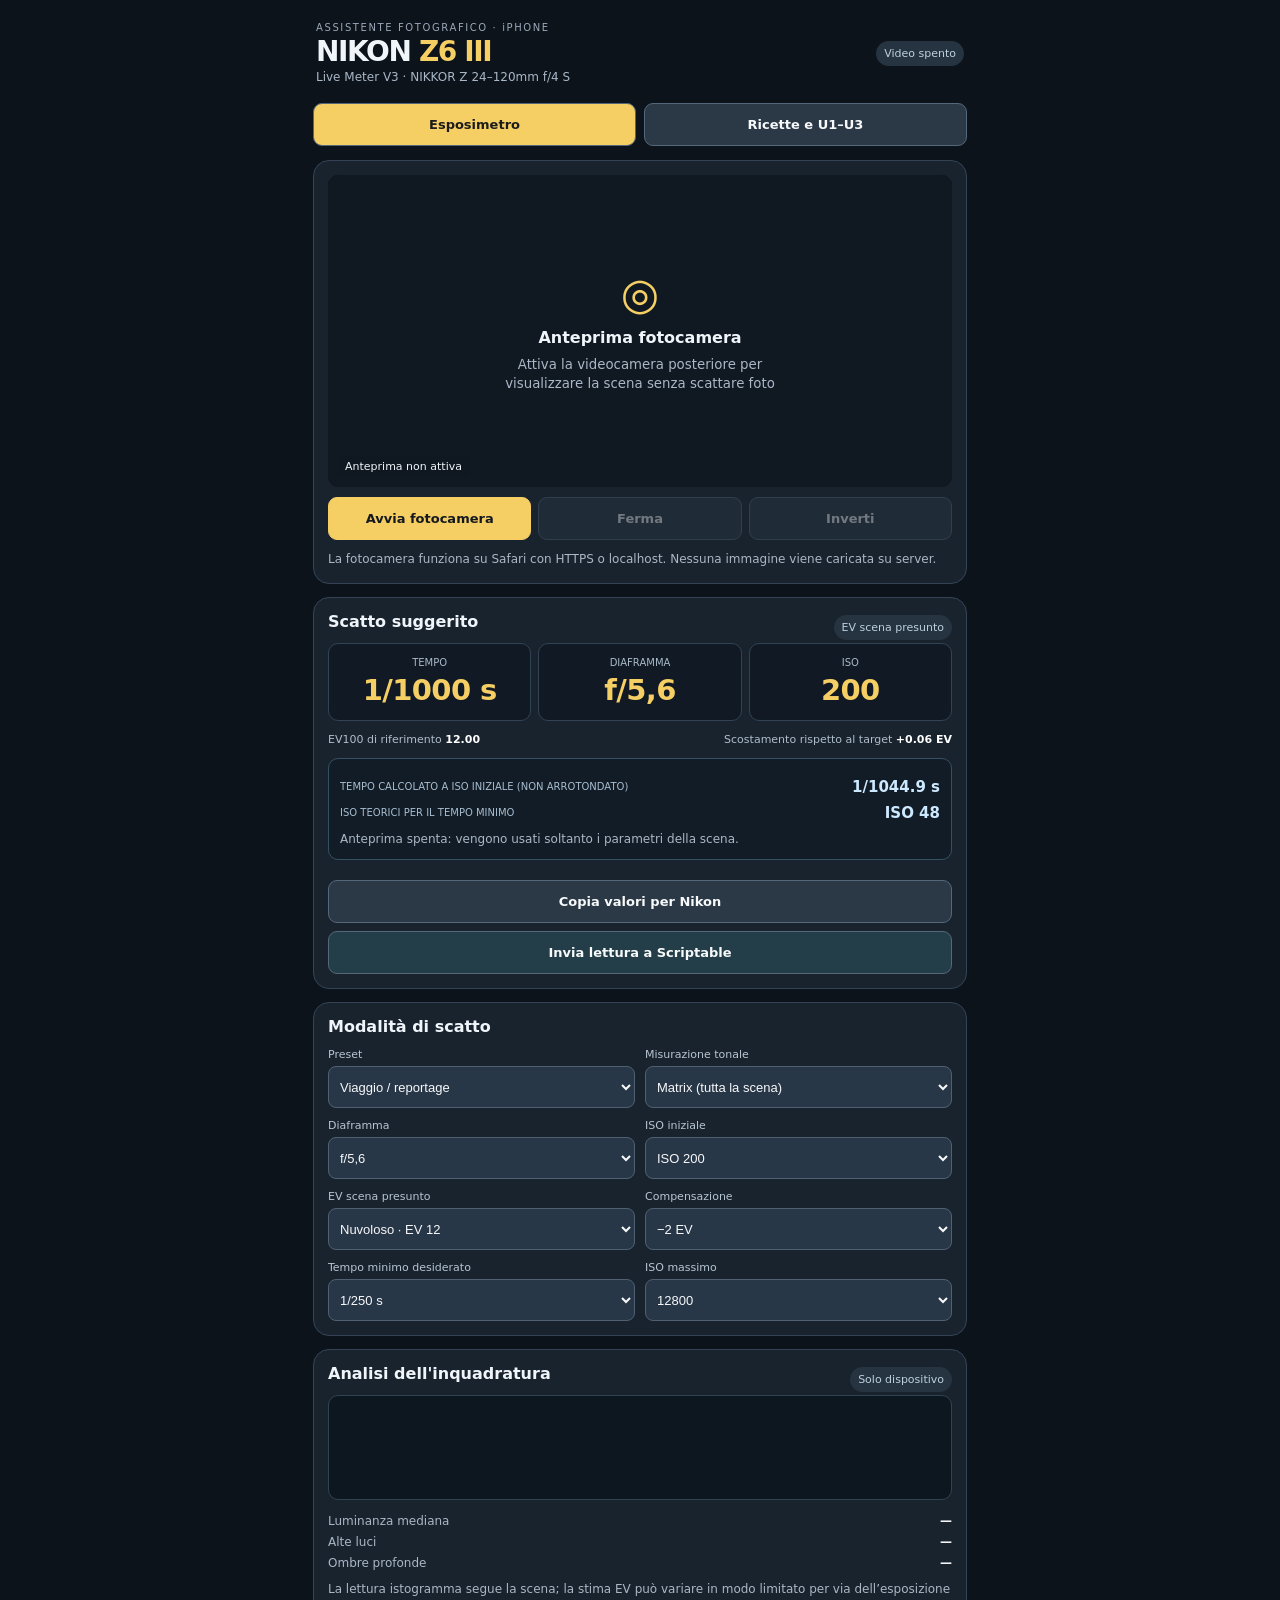
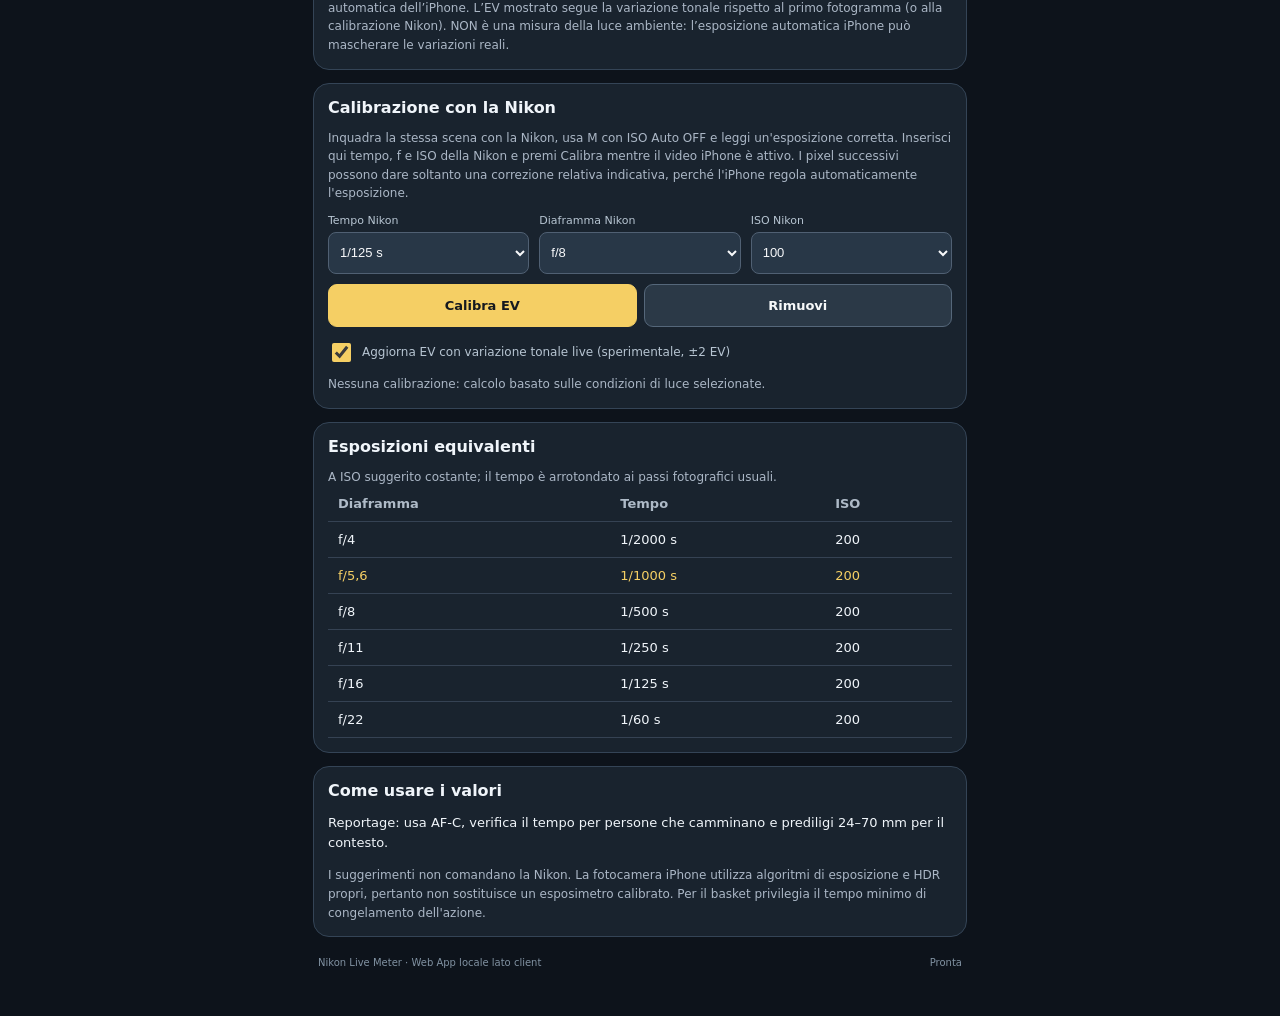
==== index.html @ f8c411b5 "Add files via upload V3" ====
<!doctype html>
<html lang="it">
<head>
<meta charset="utf-8">
<meta name="viewport" content="width=device-width, initial-scale=1, viewport-fit=cover">
<meta name="theme-color" content="#111923">
<meta name="apple-mobile-web-app-capable" content="yes">
<meta name="apple-mobile-web-app-status-bar-style" content="black-translucent">
<meta name="apple-mobile-web-app-title" content="Nikon Live">
<meta name="description" content="Assistente esposizione live per Nikon Z6 III, con istogramma, lettura tonale e calibrazione.">
<link rel="manifest" href="./manifest.webmanifest">
<link rel="apple-touch-icon" href="./icon.svg">
<link rel="stylesheet" href="./style.css">
<title>Nikon Z6 III · Live Meter</title>
</head>
<body>
<main>
<header class="header"><div><p class="overline">ASSISTENTE FOTOGRAFICO · iPHONE</p><h1>NIKON <span>Z6 III</span></h1><p class="sub">Live Meter V3 · NIKKOR Z 24–120mm f/4 S</p></div><span id="camera-pill" class="pill">Video spento</span></header>
<nav class="tabs" aria-label="Navigazione"><button id="tab-meter" class="selected" aria-pressed="true">Esposimetro</button><button id="tab-guide" aria-pressed="false">Ricette e U1–U3</button></nav>
<section id="view-meter">
<section class="card camera-card"><div class="camera-wrap"><video id="camera" autoplay playsinline muted></video><div class="camera-placeholder" id="camera-placeholder"><span class="camera-glyph">◎</span><strong>Anteprima fotocamera</strong><small>Attiva la videocamera posteriore per visualizzare la scena senza scattare foto</small></div><div id="roi" class="roi roi-matrix" aria-hidden="true"><span></span></div><div class="camera-label" id="camera-label">Anteprima non attiva</div></div>
<div class="buttons"><button id="start-camera" class="primary">Avvia fotocamera</button><button id="stop-camera" disabled>Ferma</button><button id="switch-camera" disabled title="Cambia fotocamera">Inverti</button></div><p id="camera-status" role="status" class="micro">La fotocamera funziona su Safari con HTTPS o localhost. Nessuna immagine viene caricata su server.</p></section>
<section class="card"><div class="section-heading"><h2>Scatto suggerito</h2><span id="confidence" class="tag">Stima da scena</span></div><div class="readout"><div><small>TEMPO</small><strong id="out-time">—</strong></div><div><small>DIAFRAMMA</small><strong id="out-aperture">—</strong></div><div><small>ISO</small><strong id="out-iso">—</strong></div></div><div class="metric-line"><span>EV100 di riferimento <b id="ev-value">—</b></span><span>Scostamento rispetto al target <b id="error-value">—</b></span></div><div class="live-detail" aria-live="polite"><div><small>TEMPO CALCOLATO A ISO INIZIALE (NON ARROTONDATO)</small><strong id="continuous-time">—</strong></div><div><small>ISO TEORICI PER IL TEMPO MINIMO</small><strong id="continuous-iso">—</strong></div><p id="live-explanation" class="micro">Avvia la videocamera per vedere gli aggiornamenti.</p></div><p class="alert" id="warnings"></p><button id="copy-settings" class="wide">Copia valori per Nikon</button><button id="send-scriptable" class="wide secondary">Invia lettura a Scriptable</button><small id="copy-feedback" class="micro"></small></section>
<section class="card"><h2>Modalità di scatto</h2><div class="two"><label>Preset<select id="preset"><option value="travel">Viaggio / reportage</option><option value="landscape">Paesaggio</option><option value="architecture">Architettura</option><option value="portrait">Ritratto</option><option value="basket">Basket indoor</option><option value="night">Notte con treppiede</option></select></label><label>Misurazione tonale<select id="metering"><option value="matrix">Matrix (tutta la scena)</option><option value="center">Ponderata centrale</option><option value="spot">Spot centrale</option></select></label></div><div class="two"><label>Diaframma<select id="aperture"></select></label><label>ISO iniziale<select id="iso"></select></label></div><div class="two"><label>EV scena presunto<select id="scene"><option value="15">Sole pieno · EV 15</option><option value="13">Ombra luminosa · EV 13</option><option value="12">Nuvoloso · EV 12</option><option value="10">Tramonto · EV 10</option><option value="9">Interno luminoso · EV 9</option><option value="7">Palestra · EV 7</option><option value="6">Interno poco illuminato · EV 6</option><option value="4">Strada notturna · EV 4</option><option value="2">Notte molto buia · EV 2</option></select></label><label>Compensazione<select id="comp"><option value="-2">−2 EV</option><option value="-1">−1 EV</option><option value="-0.6666667">−2/3 EV</option><option value="-0.3333333">−1/3 EV</option><option value="0">0 EV</option><option value="0.3333333">+1/3 EV</option><option value="0.6666667">+2/3 EV</option><option value="1">+1 EV</option><option value="2">+2 EV</option></select></label></div><div class="two"><label>Tempo minimo desiderato<select id="target"><option value="0">Nessun minimo</option><option value="125">1/125 s</option><option value="250">1/250 s</option><option value="500">1/500 s</option><option value="800">1/800 s</option><option value="1000">1/1000 s</option><option value="1600">1/1600 s</option></select></label><label>ISO massimo<select id="iso-max"></select></label></div></section>
<section class="card"><div class="section-heading"><h2>Analisi dell'inquadratura</h2><span class="tag">Solo dispositivo</span></div><canvas id="histogram" width="320" height="105" aria-label="Istogramma luminanza"></canvas><div class="stats"><span>Luminanza mediana <b id="median">—</b></span><span>Alte luci <b id="highlights">—</b></span><span>Ombre profonde <b id="shadows">—</b></span></div><p class="micro" id="analysis-description">La lettura istogramma segue la scena; la stima EV può variare in modo limitato per via dell’esposizione automatica dell’iPhone. L’EV mostrato segue la variazione tonale rispetto al primo fotogramma (o alla calibrazione Nikon). NON è una misura della luce ambiente: l’esposizione automatica iPhone può mascherare le variazioni reali.</p></section>
<section class="card"><h2>Calibrazione con la Nikon</h2><p class="micro">Inquadra la stessa scena con la Nikon, usa M con ISO Auto OFF e leggi un'esposizione corretta. Inserisci qui tempo, f e ISO della Nikon e premi Calibra mentre il video iPhone è attivo. I pixel successivi possono dare soltanto una correzione relativa indicativa, perché l'iPhone regola automaticamente l'esposizione.</p><div class="three"><label>Tempo Nikon<select id="cal-time"></select></label><label>Diaframma Nikon<select id="cal-f"></select></label><label>ISO Nikon<select id="cal-iso"></select></label></div><div class="buttons"><button id="calibrate" class="primary">Calibra EV</button><button id="reset-calibration">Rimuovi</button></div><label class="toggle"><input type="checkbox" id="tone-correction"> Aggiorna EV con variazione tonale live (sperimentale, ±2 EV)</label><p id="calibration-status" class="micro">Nessuna calibrazione: calcolo basato sulle condizioni di luce selezionate.</p></section>
<section class="card"><h2>Esposizioni equivalenti</h2><p class="micro">A ISO suggerito costante; il tempo è arrotondato ai passi fotografici usuali.</p><table><thead><tr><th>Diaframma</th><th>Tempo</th><th>ISO</th></tr></thead><tbody id="equivalents"></tbody></table></section>
<section class="card"><h2>Come usare i valori</h2><p id="advice">Seleziona un preset. Sulla Z6 III confronta la stima con l'esposimetro matrix e controlla l'istogramma dello scatto.</p><p class="micro">I suggerimenti non comandano la Nikon. La fotocamera iPhone utilizza algoritmi di esposizione e HDR propri, pertanto non sostituisce un esposimetro calibrato. Per il basket privilegia il tempo minimo di congelamento dell'azione.</p></section>
</section>
<section id="view-guide" hidden><div class="card"><h2>Guida fotografica originale</h2><p class="micro">Qui trovi ricette, tecniche e profili U1/U2/U3 provenienti dal tuo script originale. I dati personalizzati vengono conservati nel browser dove consentito; i precedenti preferiti di Scriptable non vengono importati automaticamente.</p><a class="link-button" href="./guida.html" target="_blank" rel="noopener">Apri la guida completa</a></div></section>
<footer><span>Nikon Live Meter · Web App locale lato client</span><span id="connection">Pronta</span></footer>
</main>
<script src="./app.js" defer></script>
</body>
</html>
---- style.css ----
:root{font-family:-apple-system,BlinkMacSystemFont,"Segoe UI",system-ui,sans-serif;color:#f0f5fa;background:#0d131b;color-scheme:dark}*{box-sizing:border-box}body{margin:0;padding:env(safe-area-inset-top) 0 env(safe-area-inset-bottom)}main{max-width:680px;margin:auto;padding:18px 13px 28px}.header{display:flex;align-items:center;justify-content:space-between;gap:12px;margin:4px 3px 19px}h1{font-size:28px;letter-spacing:-1.4px;margin:2px 0}h1 span{color:#f5cf64}.overline{font-size:10px;letter-spacing:1.6px;color:#9ba8b8;margin:0}.sub{font-size:12px;color:#a9b7c6;margin:0}.pill,.tag{padding:6px 8px;border-radius:99px;background:#263340;color:#bed0df;font-size:11px;white-space:nowrap}.pill.active{background:#214d40;color:#90f2c2}.tabs{display:flex;gap:8px;margin-bottom:14px}.tabs button{flex:1}.tabs .selected{background:#f5cf64;color:#1c1c1c}.card{background:#19232e;border:1px solid #344456;border-radius:16px;padding:14px;margin-bottom:13px;overflow:hidden}h2{font-size:16px;margin:0 0 12px}.section-heading{display:flex;justify-content:space-between;align-items:center;gap:6px}.section-heading h2{margin:0 0 12px}button,.link-button{appearance:none;cursor:pointer;border:1px solid #55677a;background:#2b3947;color:#f7f9fa;padding:11px 10px;border-radius:9px;min-height:43px;font:inherit;font-weight:650;font-size:13px;text-align:center}button:disabled{opacity:.4;cursor:not-allowed}button.primary,.link-button{background:#f5cf64;color:#15191f;border-color:#f5cf64}.link-button{display:block;text-decoration:none}.buttons{display:flex;gap:7px;margin-top:10px}.buttons>*{flex:1}.camera-wrap{position:relative;min-height:210px;background:#080b10;border-radius:11px;overflow:hidden;display:flex;align-items:center;justify-content:center}.camera-wrap video{display:block;width:100%;max-height:360px;min-height:210px;object-fit:contain}.camera-placeholder{position:absolute;inset:0;display:flex;align-items:center;justify-content:center;flex-direction:column;text-align:center;gap:9px;padding:25px;background:#101821}.camera-placeholder small{max-width:280px;color:#aab7c7;line-height:1.4}.camera-glyph{font-size:44px;color:#f5cf64}.camera-label{position:absolute;bottom:9px;left:9px;padding:5px 8px;font-size:11px;border-radius:6px;background:#101820b8}.roi{position:absolute;pointer-events:none;display:none;left:50%;top:50%;transform:translate(-50%,-50%);border:2px solid #f5cf64;box-shadow:0 0 0 100vmax #00000006}.roi-center{display:block;width:48%;height:48%}.roi-spot{display:block;width:13%;aspect-ratio:1;border-radius:50%}.roi-matrix{display:none}.micro{color:#abb7c6;font-size:12px;line-height:1.55;margin:10px 0 0}.readout{display:grid;grid-template-columns:repeat(3,minmax(0,1fr));gap:7px}.readout>div{background:#101924;border:1px solid #314354;border-radius:10px;padding:13px 4px;text-align:center}.readout small{font-size:10px;color:#a9bac8;display:block}.readout strong{font-size:clamp(19px,6vw,29px);color:#f5cf64;display:block;margin-top:5px;letter-spacing:-.6px}.metric-line{display:flex;justify-content:space-between;gap:10px;flex-wrap:wrap;font-size:11px;color:#afbdcb;margin:12px 0}.metric-line b{color:white}.alert{color:#f8c38a;font-size:12px;line-height:1.5;min-height:0}.wide{width:100%;margin-top:8px}.secondary{background:#233e48}.two,.three{display:grid;gap:10px;margin-top:11px}.two{grid-template-columns:repeat(2,minmax(0,1fr))}.three{grid-template-columns:repeat(3,minmax(0,1fr))}label{display:block;font-size:11px;color:#b7c5d2}select{margin-top:5px;padding:11px 7px;font-size:13px;min-height:42px;border-radius:8px;color:#f7f8fa;background:#283747;border:1px solid #506073;width:100%;max-width:100%}#histogram{width:100%;height:105px;background:#0c1720;border:1px solid #304352;border-radius:10px}.stats{display:grid;gap:7px;margin-top:10px}.stats span{display:flex;justify-content:space-between;font-size:12px;color:#aab7c6}.stats b{color:#f4f6f9}.toggle{display:flex;align-items:center;gap:8px;margin-top:13px;line-height:1.35;font-size:12px}.toggle input{width:19px;height:19px;accent-color:#f5cf64;flex:none}table{width:100%;border-collapse:collapse;font-size:13px}th,td{text-align:left;padding:10px;border-bottom:1px solid #354253}th{color:#aebac7}tr.current{color:#f5cf64}#advice{line-height:1.55;font-size:13px}footer{display:flex;justify-content:space-between;gap:8px;color:#8192a2;font-size:10px;margin:20px 5px}@media(max-width:370px){.header h1{font-size:24px}.three select{font-size:11px;padding:7px 3px}.buttons button{font-size:11px;padding:8px 3px}}[hidden]{display:none!important}

.live-detail{background:#111c26;border:1px solid #365063;padding:11px;border-radius:10px;margin:12px 0}.live-detail>div{display:flex;align-items:center;justify-content:space-between;gap:8px;margin:8px 0}.live-detail small{font-size:10px;color:#a8bdd0;max-width:65%}.live-detail strong{color:#cde9ff;font-size:15px;text-align:right}.live-detail .micro{margin:7px 0 0}
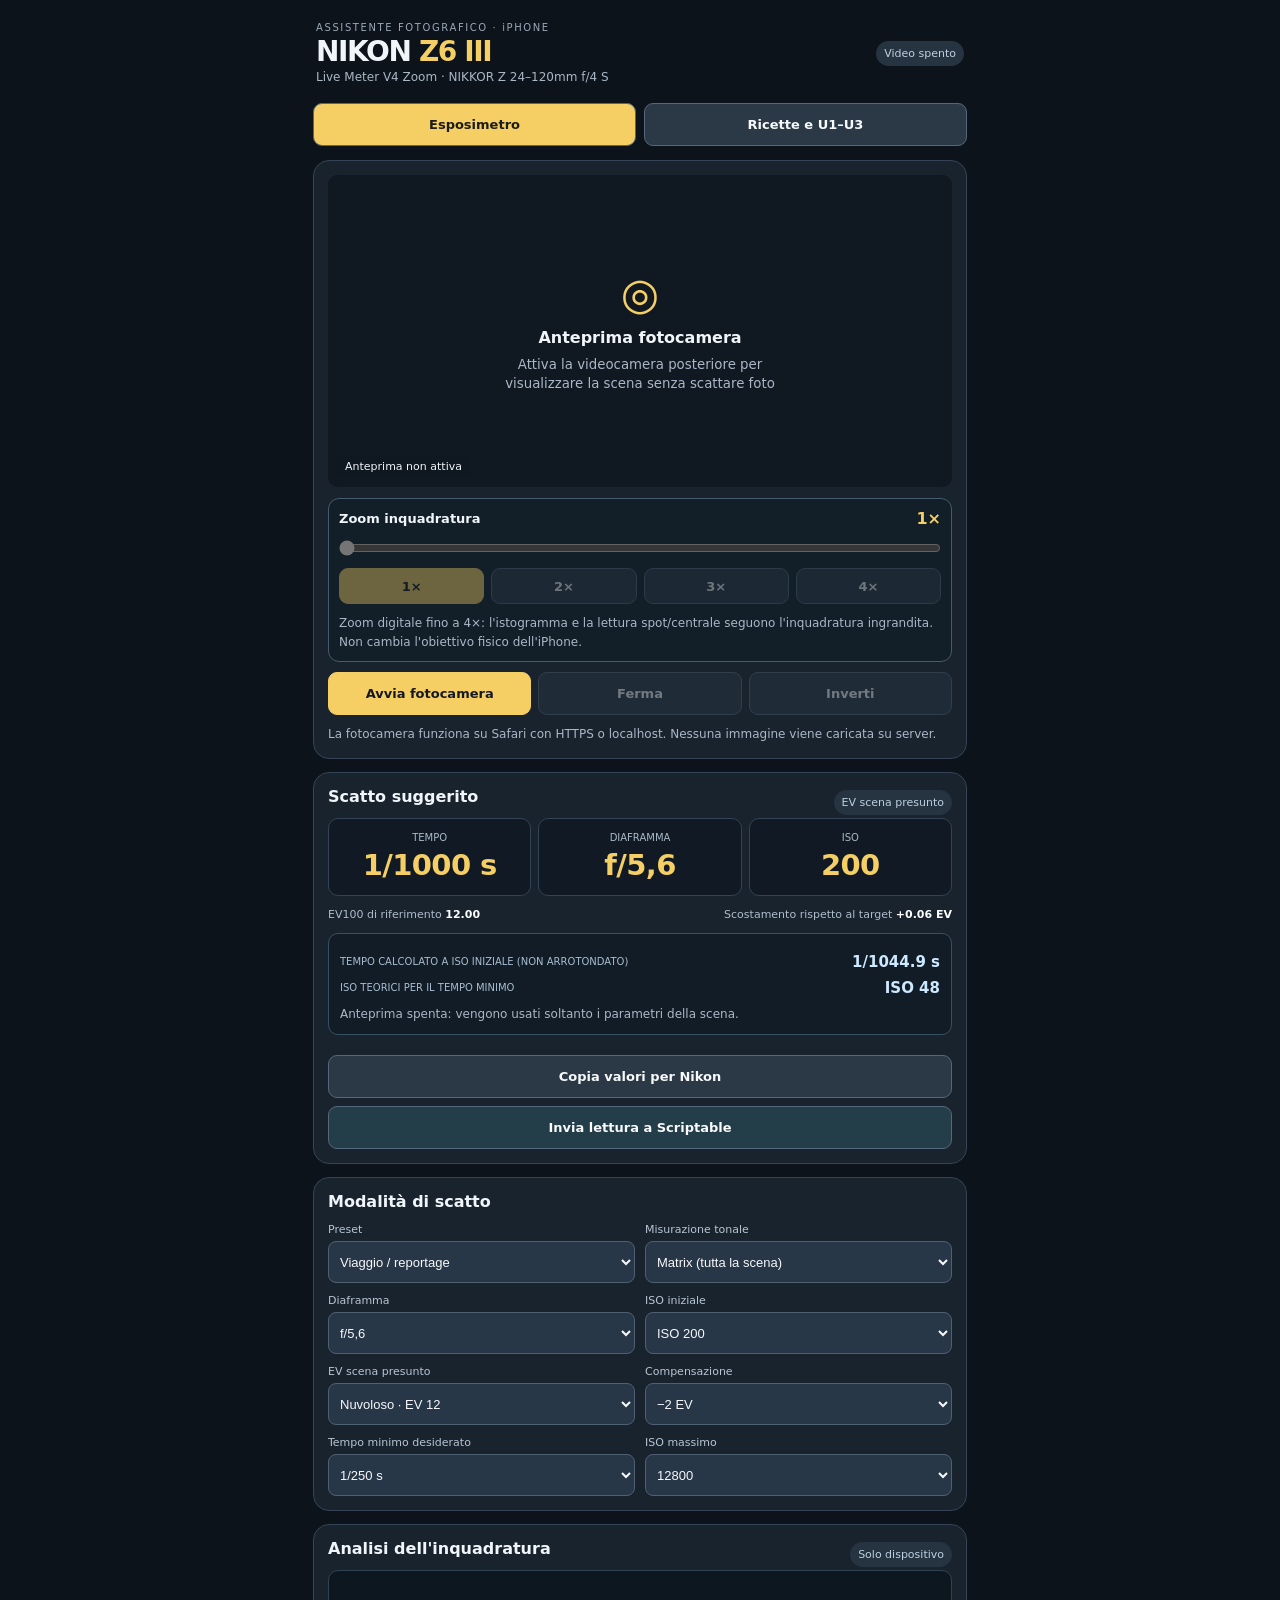
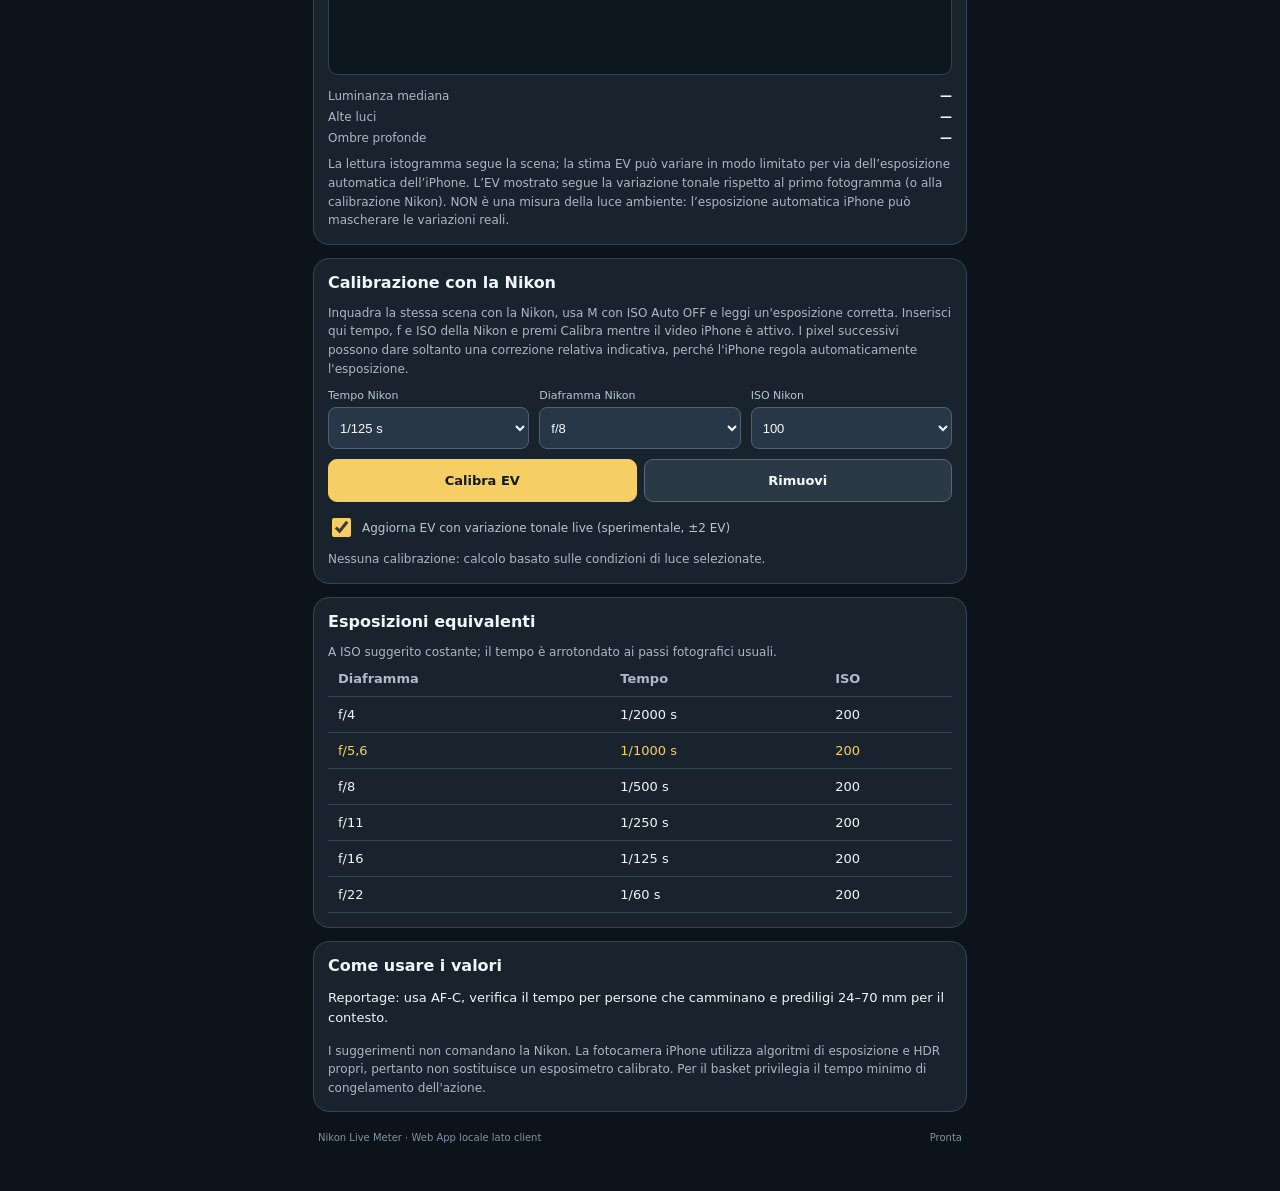
==== commit 749cadbd: "Add files via upload V4" ====
--- a/index.html
+++ b/index.html
@@ -15,10 +15,16 @@
 </head>
 <body>
 <main>
-<header class="header"><div><p class="overline">ASSISTENTE FOTOGRAFICO · iPHONE</p><h1>NIKON <span>Z6 III</span></h1><p class="sub">Live Meter V3 · NIKKOR Z 24–120mm f/4 S</p></div><span id="camera-pill" class="pill">Video spento</span></header>
+<header class="header"><div><p class="overline">ASSISTENTE FOTOGRAFICO · iPHONE</p><h1>NIKON <span>Z6 III</span></h1><p class="sub">Live Meter V4 Zoom · NIKKOR Z 24–120mm f/4 S</p></div><span id="camera-pill" class="pill">Video spento</span></header>
 <nav class="tabs" aria-label="Navigazione"><button id="tab-meter" class="selected" aria-pressed="true">Esposimetro</button><button id="tab-guide" aria-pressed="false">Ricette e U1–U3</button></nav>
 <section id="view-meter">
 <section class="card camera-card"><div class="camera-wrap"><video id="camera" autoplay playsinline muted></video><div class="camera-placeholder" id="camera-placeholder"><span class="camera-glyph">◎</span><strong>Anteprima fotocamera</strong><small>Attiva la videocamera posteriore per visualizzare la scena senza scattare foto</small></div><div id="roi" class="roi roi-matrix" aria-hidden="true"><span></span></div><div class="camera-label" id="camera-label">Anteprima non attiva</div></div>
+<div class="zoom-panel" aria-label="Zoom fotocamera">
+  <div class="zoom-head"><strong>Zoom inquadratura</strong><output id="zoom-value" for="zoom-range">1,0×</output></div>
+  <input id="zoom-range" type="range" min="1" max="4" step="0.1" value="1" disabled aria-label="Livello di zoom">
+  <div class="zoom-presets"><button type="button" data-zoom="1" disabled>1×</button><button type="button" data-zoom="2" disabled>2×</button><button type="button" data-zoom="3" disabled>3×</button><button type="button" data-zoom="4" disabled>4×</button></div>
+  <p class="micro">Zoom digitale fino a 4×: l'istogramma e la lettura spot/centrale seguono l'inquadratura ingrandita. Non cambia l'obiettivo fisico dell'iPhone.</p>
+</div>
 <div class="buttons"><button id="start-camera" class="primary">Avvia fotocamera</button><button id="stop-camera" disabled>Ferma</button><button id="switch-camera" disabled title="Cambia fotocamera">Inverti</button></div><p id="camera-status" role="status" class="micro">La fotocamera funziona su Safari con HTTPS o localhost. Nessuna immagine viene caricata su server.</p></section>
 <section class="card"><div class="section-heading"><h2>Scatto suggerito</h2><span id="confidence" class="tag">Stima da scena</span></div><div class="readout"><div><small>TEMPO</small><strong id="out-time">—</strong></div><div><small>DIAFRAMMA</small><strong id="out-aperture">—</strong></div><div><small>ISO</small><strong id="out-iso">—</strong></div></div><div class="metric-line"><span>EV100 di riferimento <b id="ev-value">—</b></span><span>Scostamento rispetto al target <b id="error-value">—</b></span></div><div class="live-detail" aria-live="polite"><div><small>TEMPO CALCOLATO A ISO INIZIALE (NON ARROTONDATO)</small><strong id="continuous-time">—</strong></div><div><small>ISO TEORICI PER IL TEMPO MINIMO</small><strong id="continuous-iso">—</strong></div><p id="live-explanation" class="micro">Avvia la videocamera per vedere gli aggiornamenti.</p></div><p class="alert" id="warnings"></p><button id="copy-settings" class="wide">Copia valori per Nikon</button><button id="send-scriptable" class="wide secondary">Invia lettura a Scriptable</button><small id="copy-feedback" class="micro"></small></section>
 <section class="card"><h2>Modalità di scatto</h2><div class="two"><label>Preset<select id="preset"><option value="travel">Viaggio / reportage</option><option value="landscape">Paesaggio</option><option value="architecture">Architettura</option><option value="portrait">Ritratto</option><option value="basket">Basket indoor</option><option value="night">Notte con treppiede</option></select></label><label>Misurazione tonale<select id="metering"><option value="matrix">Matrix (tutta la scena)</option><option value="center">Ponderata centrale</option><option value="spot">Spot centrale</option></select></label></div><div class="two"><label>Diaframma<select id="aperture"></select></label><label>ISO iniziale<select id="iso"></select></label></div><div class="two"><label>EV scena presunto<select id="scene"><option value="15">Sole pieno · EV 15</option><option value="13">Ombra luminosa · EV 13</option><option value="12">Nuvoloso · EV 12</option><option value="10">Tramonto · EV 10</option><option value="9">Interno luminoso · EV 9</option><option value="7">Palestra · EV 7</option><option value="6">Interno poco illuminato · EV 6</option><option value="4">Strada notturna · EV 4</option><option value="2">Notte molto buia · EV 2</option></select></label><label>Compensazione<select id="comp"><option value="-2">−2 EV</option><option value="-1">−1 EV</option><option value="-0.6666667">−2/3 EV</option><option value="-0.3333333">−1/3 EV</option><option value="0">0 EV</option><option value="0.3333333">+1/3 EV</option><option value="0.6666667">+2/3 EV</option><option value="1">+1 EV</option><option value="2">+2 EV</option></select></label></div><div class="two"><label>Tempo minimo desiderato<select id="target"><option value="0">Nessun minimo</option><option value="125">1/125 s</option><option value="250">1/250 s</option><option value="500">1/500 s</option><option value="800">1/800 s</option><option value="1000">1/1000 s</option><option value="1600">1/1600 s</option></select></label><label>ISO massimo<select id="iso-max"></select></label></div></section>
--- a/style.css
+++ b/style.css
@@ -1,3 +1,13 @@
 :root{font-family:-apple-system,BlinkMacSystemFont,"Segoe UI",system-ui,sans-serif;color:#f0f5fa;background:#0d131b;color-scheme:dark}*{box-sizing:border-box}body{margin:0;padding:env(safe-area-inset-top) 0 env(safe-area-inset-bottom)}main{max-width:680px;margin:auto;padding:18px 13px 28px}.header{display:flex;align-items:center;justify-content:space-between;gap:12px;margin:4px 3px 19px}h1{font-size:28px;letter-spacing:-1.4px;margin:2px 0}h1 span{color:#f5cf64}.overline{font-size:10px;letter-spacing:1.6px;color:#9ba8b8;margin:0}.sub{font-size:12px;color:#a9b7c6;margin:0}.pill,.tag{padding:6px 8px;border-radius:99px;background:#263340;color:#bed0df;font-size:11px;white-space:nowrap}.pill.active{background:#214d40;color:#90f2c2}.tabs{display:flex;gap:8px;margin-bottom:14px}.tabs button{flex:1}.tabs .selected{background:#f5cf64;color:#1c1c1c}.card{background:#19232e;border:1px solid #344456;border-radius:16px;padding:14px;margin-bottom:13px;overflow:hidden}h2{font-size:16px;margin:0 0 12px}.section-heading{display:flex;justify-content:space-between;align-items:center;gap:6px}.section-heading h2{margin:0 0 12px}button,.link-button{appearance:none;cursor:pointer;border:1px solid #55677a;background:#2b3947;color:#f7f9fa;padding:11px 10px;border-radius:9px;min-height:43px;font:inherit;font-weight:650;font-size:13px;text-align:center}button:disabled{opacity:.4;cursor:not-allowed}button.primary,.link-button{background:#f5cf64;color:#15191f;border-color:#f5cf64}.link-button{display:block;text-decoration:none}.buttons{display:flex;gap:7px;margin-top:10px}.buttons>*{flex:1}.camera-wrap{position:relative;min-height:210px;background:#080b10;border-radius:11px;overflow:hidden;display:flex;align-items:center;justify-content:center}.camera-wrap video{display:block;width:100%;max-height:360px;min-height:210px;object-fit:contain}.camera-placeholder{position:absolute;inset:0;display:flex;align-items:center;justify-content:center;flex-direction:column;text-align:center;gap:9px;padding:25px;background:#101821}.camera-placeholder small{max-width:280px;color:#aab7c7;line-height:1.4}.camera-glyph{font-size:44px;color:#f5cf64}.camera-label{position:absolute;bottom:9px;left:9px;padding:5px 8px;font-size:11px;border-radius:6px;background:#101820b8}.roi{position:absolute;pointer-events:none;display:none;left:50%;top:50%;transform:translate(-50%,-50%);border:2px solid #f5cf64;box-shadow:0 0 0 100vmax #00000006}.roi-center{display:block;width:48%;height:48%}.roi-spot{display:block;width:13%;aspect-ratio:1;border-radius:50%}.roi-matrix{display:none}.micro{color:#abb7c6;font-size:12px;line-height:1.55;margin:10px 0 0}.readout{display:grid;grid-template-columns:repeat(3,minmax(0,1fr));gap:7px}.readout>div{background:#101924;border:1px solid #314354;border-radius:10px;padding:13px 4px;text-align:center}.readout small{font-size:10px;color:#a9bac8;display:block}.readout strong{font-size:clamp(19px,6vw,29px);color:#f5cf64;display:block;margin-top:5px;letter-spacing:-.6px}.metric-line{display:flex;justify-content:space-between;gap:10px;flex-wrap:wrap;font-size:11px;color:#afbdcb;margin:12px 0}.metric-line b{color:white}.alert{color:#f8c38a;font-size:12px;line-height:1.5;min-height:0}.wide{width:100%;margin-top:8px}.secondary{background:#233e48}.two,.three{display:grid;gap:10px;margin-top:11px}.two{grid-template-columns:repeat(2,minmax(0,1fr))}.three{grid-template-columns:repeat(3,minmax(0,1fr))}label{display:block;font-size:11px;color:#b7c5d2}select{margin-top:5px;padding:11px 7px;font-size:13px;min-height:42px;border-radius:8px;color:#f7f8fa;background:#283747;border:1px solid #506073;width:100%;max-width:100%}#histogram{width:100%;height:105px;background:#0c1720;border:1px solid #304352;border-radius:10px}.stats{display:grid;gap:7px;margin-top:10px}.stats span{display:flex;justify-content:space-between;font-size:12px;color:#aab7c6}.stats b{color:#f4f6f9}.toggle{display:flex;align-items:center;gap:8px;margin-top:13px;line-height:1.35;font-size:12px}.toggle input{width:19px;height:19px;accent-color:#f5cf64;flex:none}table{width:100%;border-collapse:collapse;font-size:13px}th,td{text-align:left;padding:10px;border-bottom:1px solid #354253}th{color:#aebac7}tr.current{color:#f5cf64}#advice{line-height:1.55;font-size:13px}footer{display:flex;justify-content:space-between;gap:8px;color:#8192a2;font-size:10px;margin:20px 5px}@media(max-width:370px){.header h1{font-size:24px}.three select{font-size:11px;padding:7px 3px}.buttons button{font-size:11px;padding:8px 3px}}[hidden]{display:none!important}
 
 .live-detail{background:#111c26;border:1px solid #365063;padding:11px;border-radius:10px;margin:12px 0}.live-detail>div{display:flex;align-items:center;justify-content:space-between;gap:8px;margin:8px 0}.live-detail small{font-size:10px;color:#a8bdd0;max-width:65%}.live-detail strong{color:#cde9ff;font-size:15px;text-align:right}.live-detail .micro{margin:7px 0 0}
+
+/* Zoom digitale sincronizzato tra anteprima e istogramma */
+.camera-wrap video{transform-origin:center center;transition:transform .12s ease-out}
+.zoom-panel{margin-top:11px;padding:10px;border:1px solid #455b6b;background:#121e28;border-radius:11px}
+.zoom-head{display:flex;justify-content:space-between;align-items:center;font-size:13px}
+.zoom-head output{color:#f5cf64;font-weight:800;font-variant-numeric:tabular-nums;font-size:16px}
+#zoom-range{display:block;width:100%;accent-color:#f5cf64;margin:12px 0;touch-action:pan-y}
+.zoom-presets{display:grid;grid-template-columns:repeat(4,1fr);gap:7px}
+.zoom-presets button{padding:8px 5px;min-height:36px}
+.zoom-presets button.selected{background:#f5cf64;color:#141820;border-color:#f5cf64}
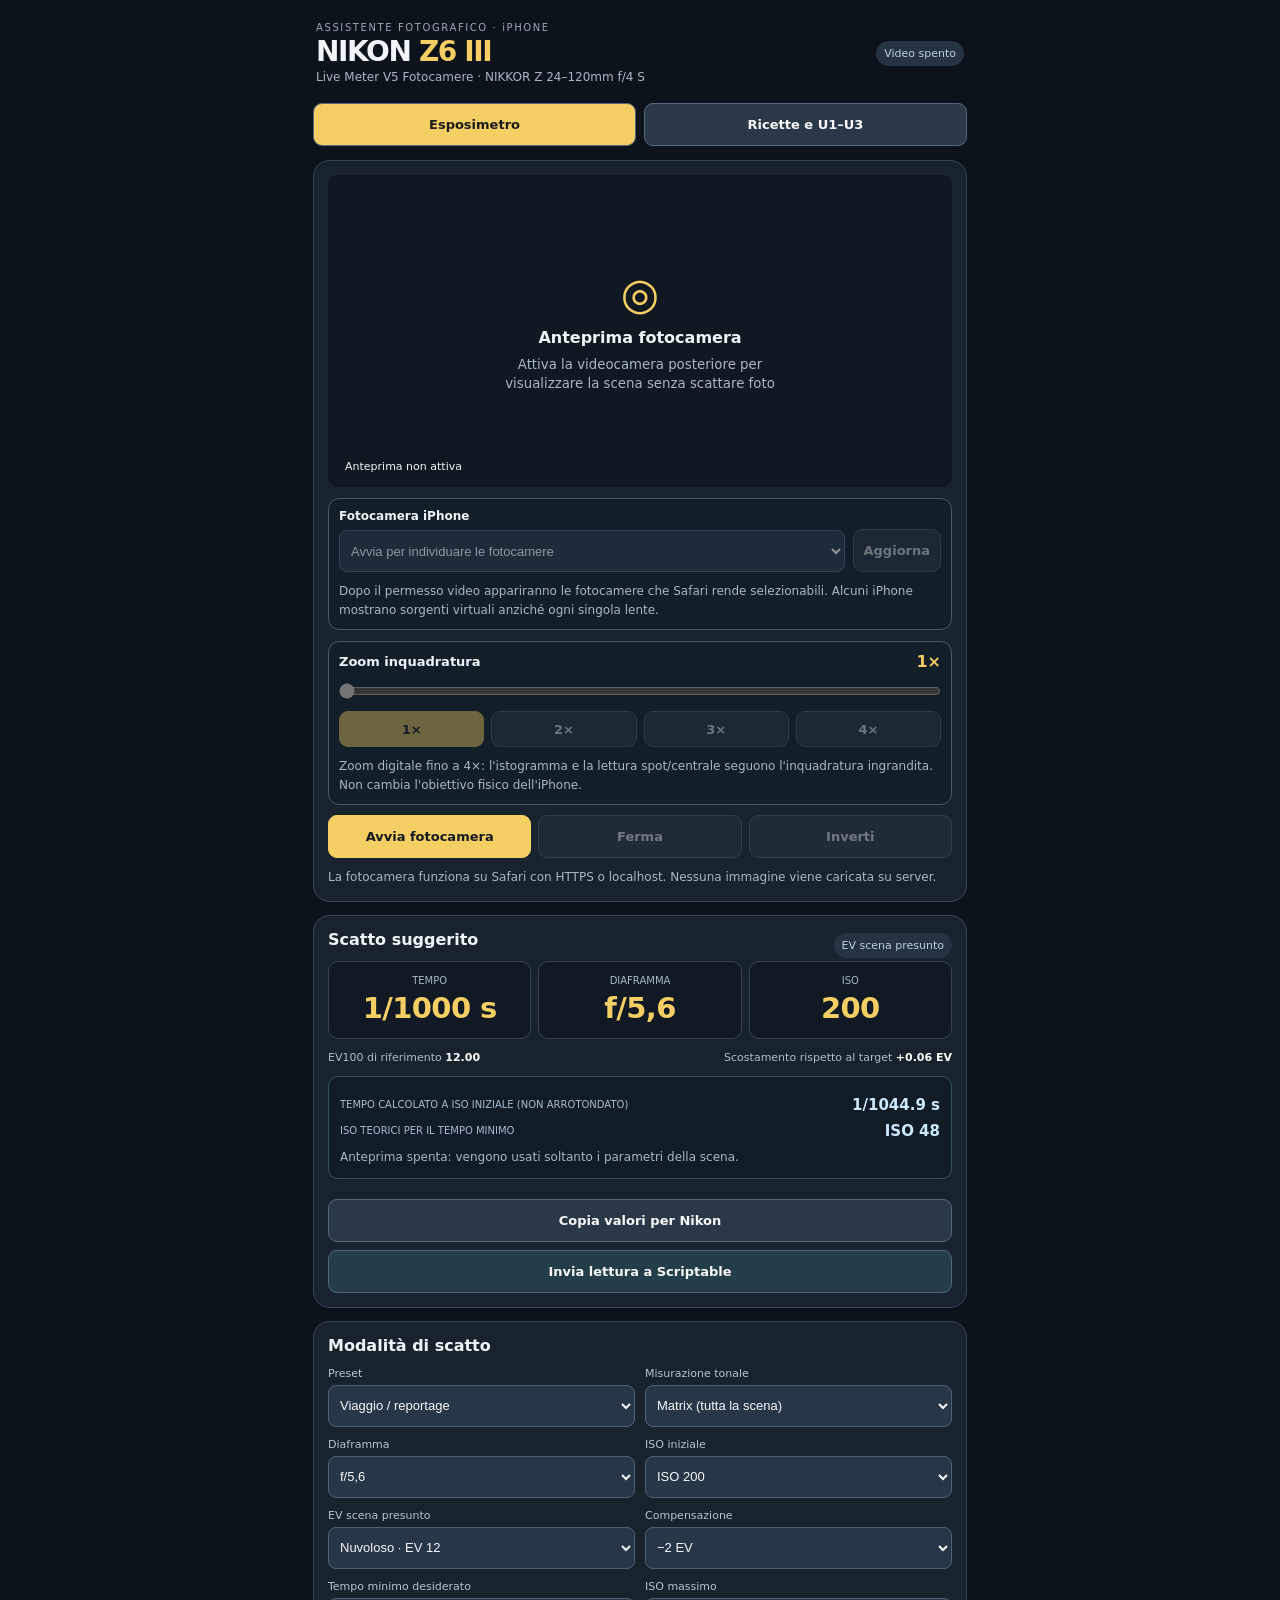
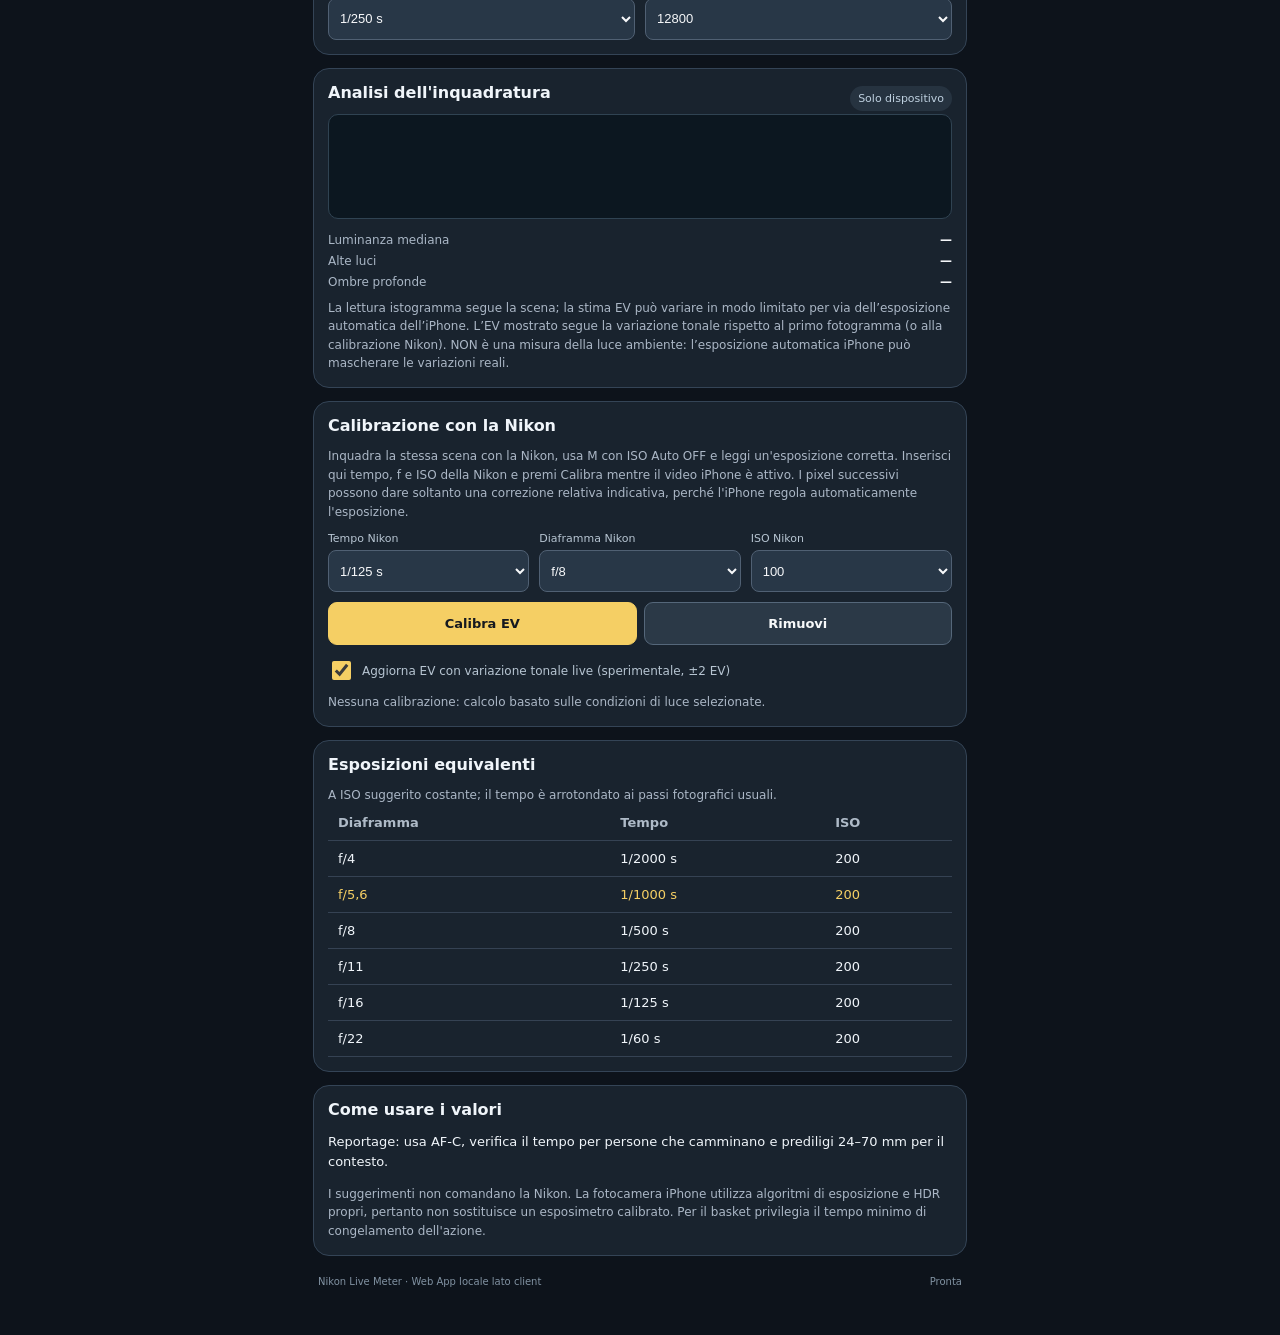
==== commit 5203bad2: "Add files via upload V5" ====
--- a/index.html
+++ b/index.html
@@ -15,10 +15,17 @@
 </head>
 <body>
 <main>
-<header class="header"><div><p class="overline">ASSISTENTE FOTOGRAFICO · iPHONE</p><h1>NIKON <span>Z6 III</span></h1><p class="sub">Live Meter V4 Zoom · NIKKOR Z 24–120mm f/4 S</p></div><span id="camera-pill" class="pill">Video spento</span></header>
+<header class="header"><div><p class="overline">ASSISTENTE FOTOGRAFICO · iPHONE</p><h1>NIKON <span>Z6 III</span></h1><p class="sub">Live Meter V5 Fotocamere · NIKKOR Z 24–120mm f/4 S</p></div><span id="camera-pill" class="pill">Video spento</span></header>
 <nav class="tabs" aria-label="Navigazione"><button id="tab-meter" class="selected" aria-pressed="true">Esposimetro</button><button id="tab-guide" aria-pressed="false">Ricette e U1–U3</button></nav>
 <section id="view-meter">
 <section class="card camera-card"><div class="camera-wrap"><video id="camera" autoplay playsinline muted></video><div class="camera-placeholder" id="camera-placeholder"><span class="camera-glyph">◎</span><strong>Anteprima fotocamera</strong><small>Attiva la videocamera posteriore per visualizzare la scena senza scattare foto</small></div><div id="roi" class="roi roi-matrix" aria-hidden="true"><span></span></div><div class="camera-label" id="camera-label">Anteprima non attiva</div></div>
+<div class="camera-select-panel" aria-label="Scelta fotocamera iPhone">
+  <label for="camera-device">Fotocamera iPhone</label>
+  <div class="camera-select-row"><select id="camera-device" disabled aria-label="Seleziona una fotocamera">
+    <option value="">Avvia per individuare le fotocamere</option>
+  </select><button id="refresh-cameras" type="button" disabled>Aggiorna</button></div>
+  <p id="device-status" class="micro">Dopo il permesso video appariranno le fotocamere che Safari rende selezionabili. Alcuni iPhone mostrano sorgenti virtuali anziché ogni singola lente.</p>
+</div>
 <div class="zoom-panel" aria-label="Zoom fotocamera">
   <div class="zoom-head"><strong>Zoom inquadratura</strong><output id="zoom-value" for="zoom-range">1,0×</output></div>
   <input id="zoom-range" type="range" min="1" max="4" step="0.1" value="1" disabled aria-label="Livello di zoom">
--- a/style.css
+++ b/style.css
@@ -11,3 +11,11 @@
 .zoom-presets{display:grid;grid-template-columns:repeat(4,1fr);gap:7px}
 .zoom-presets button{padding:8px 5px;min-height:36px}
 .zoom-presets button.selected{background:#f5cf64;color:#141820;border-color:#f5cf64}
+
+/* Selezione sorgenti video Safari */
+.camera-select-panel{margin-top:11px;padding:10px;border:1px solid #455b6b;background:#121e28;border-radius:11px}
+.camera-select-panel>label{font-size:12px;font-weight:700;color:#f0f5fa}
+.camera-select-row{display:grid;grid-template-columns:minmax(0,1fr) auto;gap:8px;align-items:end;margin-top:6px}
+.camera-select-row select{margin-top:0;min-width:0}
+.camera-select-row button{white-space:nowrap}
+.camera-select-row select:disabled{opacity:.55}
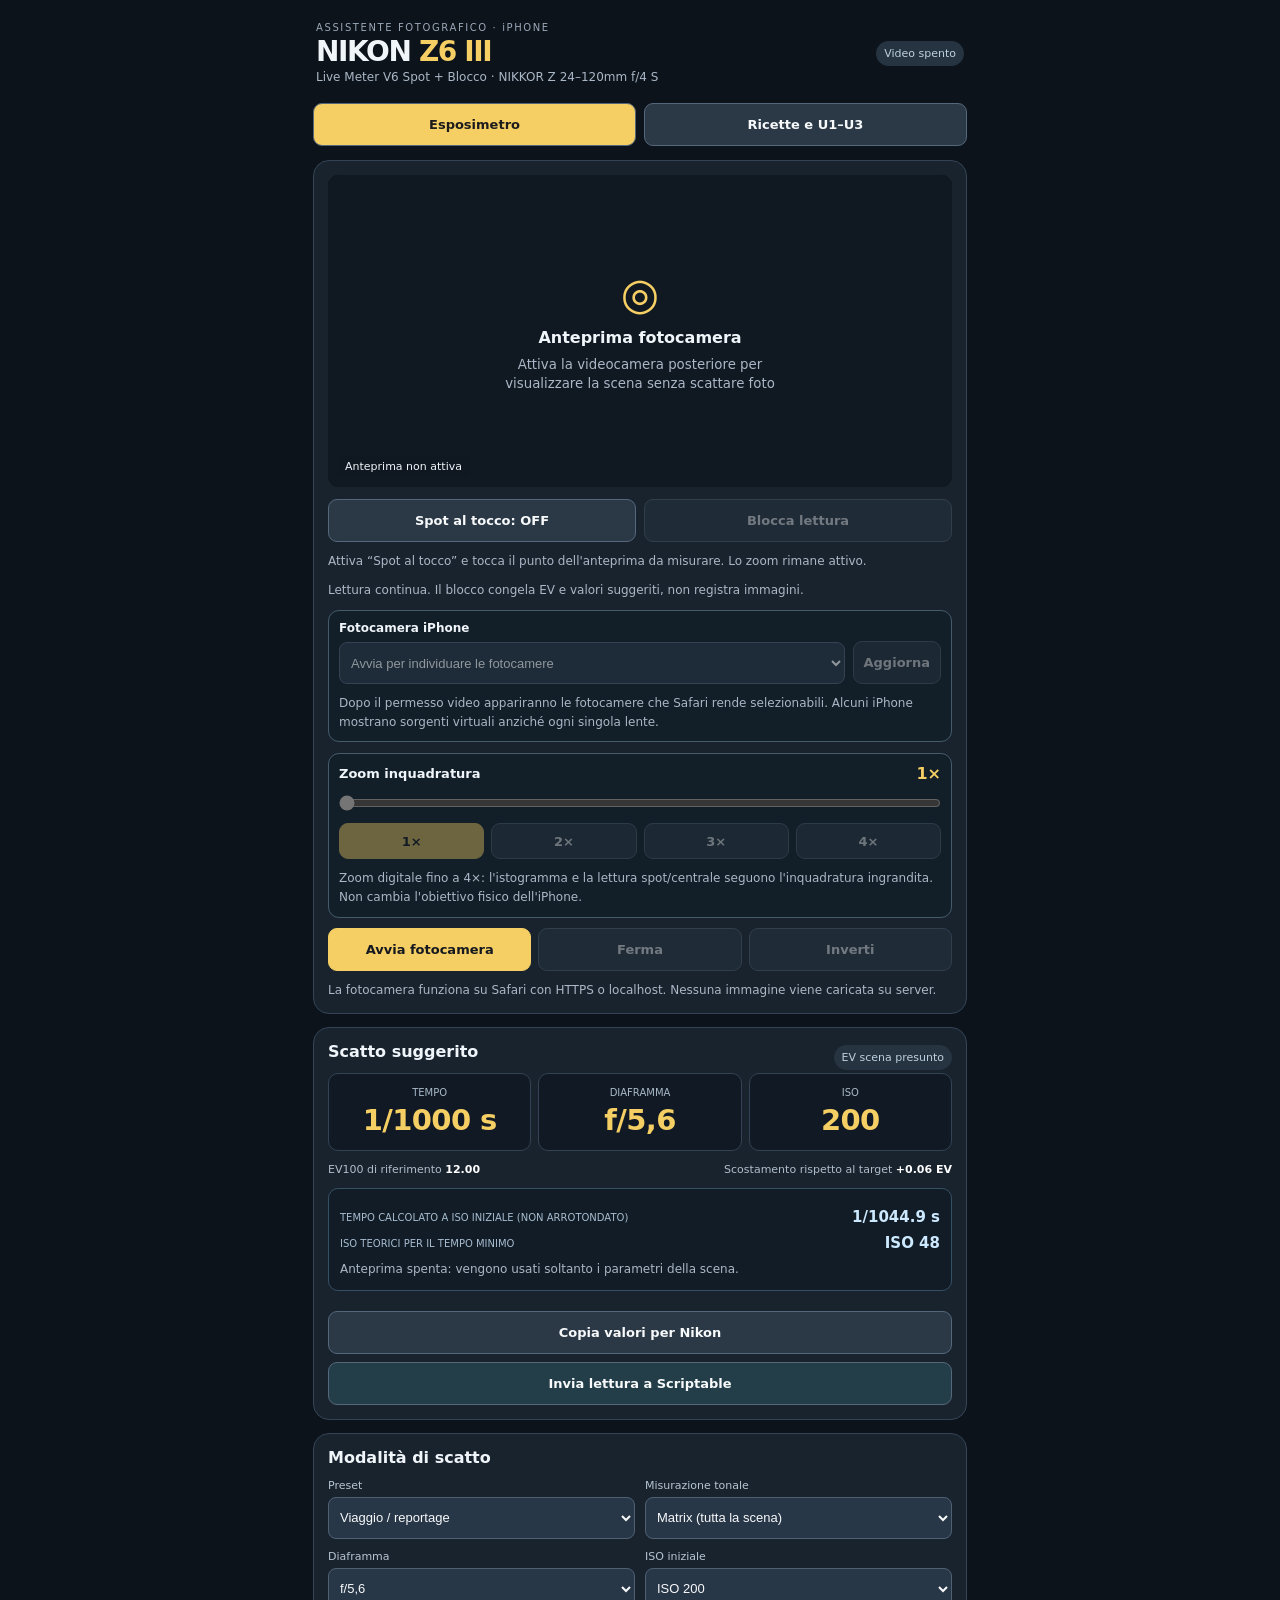
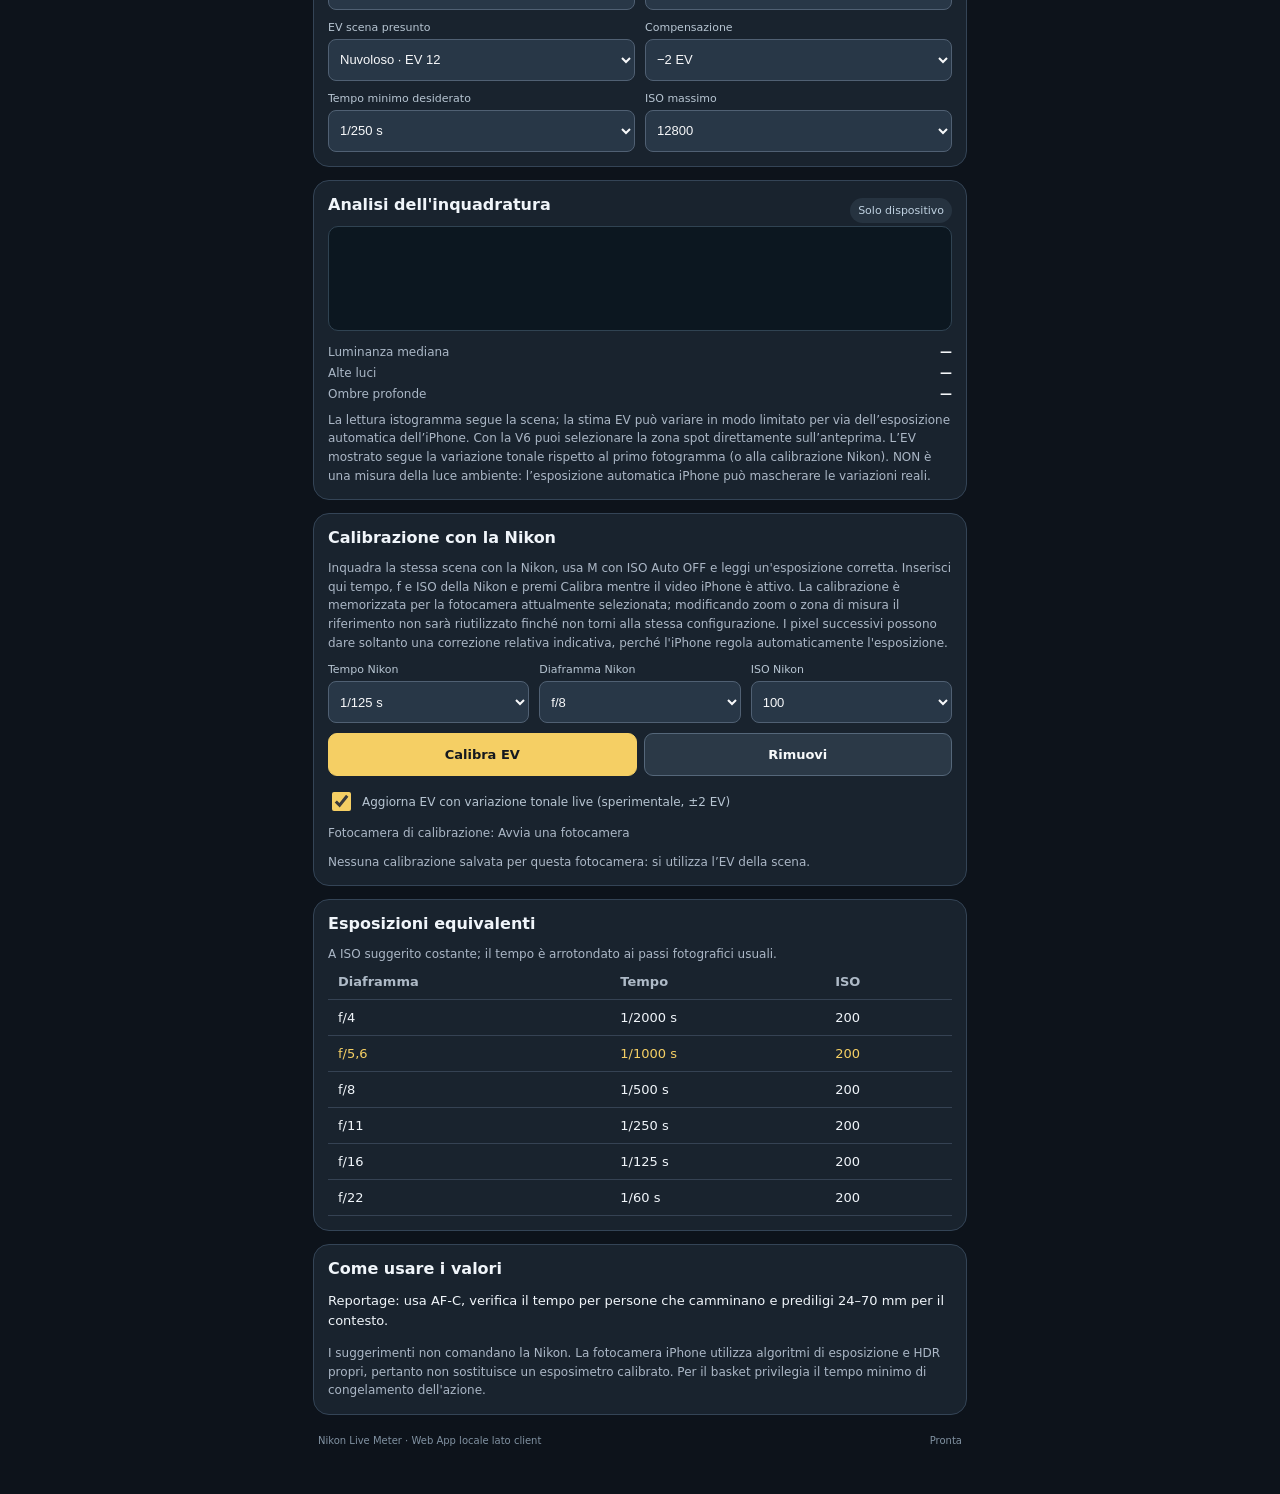
==== commit 4c307d89: "Add files via upload V6" ====
--- a/index.html
+++ b/index.html
@@ -15,10 +15,16 @@
 </head>
 <body>
 <main>
-<header class="header"><div><p class="overline">ASSISTENTE FOTOGRAFICO · iPHONE</p><h1>NIKON <span>Z6 III</span></h1><p class="sub">Live Meter V5 Fotocamere · NIKKOR Z 24–120mm f/4 S</p></div><span id="camera-pill" class="pill">Video spento</span></header>
+<header class="header"><div><p class="overline">ASSISTENTE FOTOGRAFICO · iPHONE</p><h1>NIKON <span>Z6 III</span></h1><p class="sub">Live Meter V6 Spot + Blocco · NIKKOR Z 24–120mm f/4 S</p></div><span id="camera-pill" class="pill">Video spento</span></header>
 <nav class="tabs" aria-label="Navigazione"><button id="tab-meter" class="selected" aria-pressed="true">Esposimetro</button><button id="tab-guide" aria-pressed="false">Ricette e U1–U3</button></nav>
 <section id="view-meter">
-<section class="card camera-card"><div class="camera-wrap"><video id="camera" autoplay playsinline muted></video><div class="camera-placeholder" id="camera-placeholder"><span class="camera-glyph">◎</span><strong>Anteprima fotocamera</strong><small>Attiva la videocamera posteriore per visualizzare la scena senza scattare foto</small></div><div id="roi" class="roi roi-matrix" aria-hidden="true"><span></span></div><div class="camera-label" id="camera-label">Anteprima non attiva</div></div>
+<section class="card camera-card"><div class="camera-wrap" id="camera-wrap-control" role="img" aria-label="Anteprima video: usa Spot al tocco per misurare un punto"><video id="camera" autoplay playsinline muted></video><div class="camera-placeholder" id="camera-placeholder"><span class="camera-glyph">◎</span><strong>Anteprima fotocamera</strong><small>Attiva la videocamera posteriore per visualizzare la scena senza scattare foto</small></div><div id="roi" class="roi roi-matrix" aria-hidden="true"><span></span></div><div class="camera-label" id="camera-label">Anteprima non attiva</div></div>
+<div class="v6-controls" aria-label="Misurazione e blocco lettura">
+  <button type="button" id="spot-tap" aria-pressed="false">Spot al tocco: OFF</button>
+  <button type="button" id="freeze-reading" aria-pressed="false" disabled>Blocca lettura</button>
+</div>
+<p id="spot-status" class="micro">Attiva “Spot al tocco” e tocca il punto dell'anteprima da misurare. Lo zoom rimane attivo.</p>
+<p id="freeze-status" class="micro" role="status">Lettura continua. Il blocco congela EV e valori suggeriti, non registra immagini.</p>
 <div class="camera-select-panel" aria-label="Scelta fotocamera iPhone">
   <label for="camera-device">Fotocamera iPhone</label>
   <div class="camera-select-row"><select id="camera-device" disabled aria-label="Seleziona una fotocamera">
@@ -34,9 +40,9 @@
 </div>
 <div class="buttons"><button id="start-camera" class="primary">Avvia fotocamera</button><button id="stop-camera" disabled>Ferma</button><button id="switch-camera" disabled title="Cambia fotocamera">Inverti</button></div><p id="camera-status" role="status" class="micro">La fotocamera funziona su Safari con HTTPS o localhost. Nessuna immagine viene caricata su server.</p></section>
 <section class="card"><div class="section-heading"><h2>Scatto suggerito</h2><span id="confidence" class="tag">Stima da scena</span></div><div class="readout"><div><small>TEMPO</small><strong id="out-time">—</strong></div><div><small>DIAFRAMMA</small><strong id="out-aperture">—</strong></div><div><small>ISO</small><strong id="out-iso">—</strong></div></div><div class="metric-line"><span>EV100 di riferimento <b id="ev-value">—</b></span><span>Scostamento rispetto al target <b id="error-value">—</b></span></div><div class="live-detail" aria-live="polite"><div><small>TEMPO CALCOLATO A ISO INIZIALE (NON ARROTONDATO)</small><strong id="continuous-time">—</strong></div><div><small>ISO TEORICI PER IL TEMPO MINIMO</small><strong id="continuous-iso">—</strong></div><p id="live-explanation" class="micro">Avvia la videocamera per vedere gli aggiornamenti.</p></div><p class="alert" id="warnings"></p><button id="copy-settings" class="wide">Copia valori per Nikon</button><button id="send-scriptable" class="wide secondary">Invia lettura a Scriptable</button><small id="copy-feedback" class="micro"></small></section>
-<section class="card"><h2>Modalità di scatto</h2><div class="two"><label>Preset<select id="preset"><option value="travel">Viaggio / reportage</option><option value="landscape">Paesaggio</option><option value="architecture">Architettura</option><option value="portrait">Ritratto</option><option value="basket">Basket indoor</option><option value="night">Notte con treppiede</option></select></label><label>Misurazione tonale<select id="metering"><option value="matrix">Matrix (tutta la scena)</option><option value="center">Ponderata centrale</option><option value="spot">Spot centrale</option></select></label></div><div class="two"><label>Diaframma<select id="aperture"></select></label><label>ISO iniziale<select id="iso"></select></label></div><div class="two"><label>EV scena presunto<select id="scene"><option value="15">Sole pieno · EV 15</option><option value="13">Ombra luminosa · EV 13</option><option value="12">Nuvoloso · EV 12</option><option value="10">Tramonto · EV 10</option><option value="9">Interno luminoso · EV 9</option><option value="7">Palestra · EV 7</option><option value="6">Interno poco illuminato · EV 6</option><option value="4">Strada notturna · EV 4</option><option value="2">Notte molto buia · EV 2</option></select></label><label>Compensazione<select id="comp"><option value="-2">−2 EV</option><option value="-1">−1 EV</option><option value="-0.6666667">−2/3 EV</option><option value="-0.3333333">−1/3 EV</option><option value="0">0 EV</option><option value="0.3333333">+1/3 EV</option><option value="0.6666667">+2/3 EV</option><option value="1">+1 EV</option><option value="2">+2 EV</option></select></label></div><div class="two"><label>Tempo minimo desiderato<select id="target"><option value="0">Nessun minimo</option><option value="125">1/125 s</option><option value="250">1/250 s</option><option value="500">1/500 s</option><option value="800">1/800 s</option><option value="1000">1/1000 s</option><option value="1600">1/1600 s</option></select></label><label>ISO massimo<select id="iso-max"></select></label></div></section>
-<section class="card"><div class="section-heading"><h2>Analisi dell'inquadratura</h2><span class="tag">Solo dispositivo</span></div><canvas id="histogram" width="320" height="105" aria-label="Istogramma luminanza"></canvas><div class="stats"><span>Luminanza mediana <b id="median">—</b></span><span>Alte luci <b id="highlights">—</b></span><span>Ombre profonde <b id="shadows">—</b></span></div><p class="micro" id="analysis-description">La lettura istogramma segue la scena; la stima EV può variare in modo limitato per via dell’esposizione automatica dell’iPhone. L’EV mostrato segue la variazione tonale rispetto al primo fotogramma (o alla calibrazione Nikon). NON è una misura della luce ambiente: l’esposizione automatica iPhone può mascherare le variazioni reali.</p></section>
-<section class="card"><h2>Calibrazione con la Nikon</h2><p class="micro">Inquadra la stessa scena con la Nikon, usa M con ISO Auto OFF e leggi un'esposizione corretta. Inserisci qui tempo, f e ISO della Nikon e premi Calibra mentre il video iPhone è attivo. I pixel successivi possono dare soltanto una correzione relativa indicativa, perché l'iPhone regola automaticamente l'esposizione.</p><div class="three"><label>Tempo Nikon<select id="cal-time"></select></label><label>Diaframma Nikon<select id="cal-f"></select></label><label>ISO Nikon<select id="cal-iso"></select></label></div><div class="buttons"><button id="calibrate" class="primary">Calibra EV</button><button id="reset-calibration">Rimuovi</button></div><label class="toggle"><input type="checkbox" id="tone-correction"> Aggiorna EV con variazione tonale live (sperimentale, ±2 EV)</label><p id="calibration-status" class="micro">Nessuna calibrazione: calcolo basato sulle condizioni di luce selezionate.</p></section>
+<section class="card"><h2>Modalità di scatto</h2><div class="two"><label>Preset<select id="preset"><option value="travel">Viaggio / reportage</option><option value="landscape">Paesaggio</option><option value="architecture">Architettura</option><option value="portrait">Ritratto</option><option value="basket">Basket indoor</option><option value="night">Notte con treppiede</option></select></label><label>Misurazione tonale<select id="metering"><option value="matrix">Matrix (tutta la scena)</option><option value="center">Ponderata centrale</option><option value="spot">Spot selezionabile sull’immagine</option></select></label></div><div class="two"><label>Diaframma<select id="aperture"></select></label><label>ISO iniziale<select id="iso"></select></label></div><div class="two"><label>EV scena presunto<select id="scene"><option value="15">Sole pieno · EV 15</option><option value="13">Ombra luminosa · EV 13</option><option value="12">Nuvoloso · EV 12</option><option value="10">Tramonto · EV 10</option><option value="9">Interno luminoso · EV 9</option><option value="7">Palestra · EV 7</option><option value="6">Interno poco illuminato · EV 6</option><option value="4">Strada notturna · EV 4</option><option value="2">Notte molto buia · EV 2</option></select></label><label>Compensazione<select id="comp"><option value="-2">−2 EV</option><option value="-1">−1 EV</option><option value="-0.6666667">−2/3 EV</option><option value="-0.3333333">−1/3 EV</option><option value="0">0 EV</option><option value="0.3333333">+1/3 EV</option><option value="0.6666667">+2/3 EV</option><option value="1">+1 EV</option><option value="2">+2 EV</option></select></label></div><div class="two"><label>Tempo minimo desiderato<select id="target"><option value="0">Nessun minimo</option><option value="125">1/125 s</option><option value="250">1/250 s</option><option value="500">1/500 s</option><option value="800">1/800 s</option><option value="1000">1/1000 s</option><option value="1600">1/1600 s</option></select></label><label>ISO massimo<select id="iso-max"></select></label></div></section>
+<section class="card"><div class="section-heading"><h2>Analisi dell'inquadratura</h2><span class="tag">Solo dispositivo</span></div><canvas id="histogram" width="320" height="105" aria-label="Istogramma luminanza"></canvas><div class="stats"><span>Luminanza mediana <b id="median">—</b></span><span>Alte luci <b id="highlights">—</b></span><span>Ombre profonde <b id="shadows">—</b></span></div><p class="micro" id="analysis-description">La lettura istogramma segue la scena; la stima EV può variare in modo limitato per via dell’esposizione automatica dell’iPhone. Con la V6 puoi selezionare la zona spot direttamente sull’anteprima. L’EV mostrato segue la variazione tonale rispetto al primo fotogramma (o alla calibrazione Nikon). NON è una misura della luce ambiente: l’esposizione automatica iPhone può mascherare le variazioni reali.</p></section>
+<section class="card"><h2>Calibrazione con la Nikon</h2><p class="micro">Inquadra la stessa scena con la Nikon, usa M con ISO Auto OFF e leggi un'esposizione corretta. Inserisci qui tempo, f e ISO della Nikon e premi Calibra mentre il video iPhone è attivo. La calibrazione è memorizzata per la fotocamera attualmente selezionata; modificando zoom o zona di misura il riferimento non sarà riutilizzato finché non torni alla stessa configurazione. I pixel successivi possono dare soltanto una correzione relativa indicativa, perché l'iPhone regola automaticamente l'esposizione.</p><div class="three"><label>Tempo Nikon<select id="cal-time"></select></label><label>Diaframma Nikon<select id="cal-f"></select></label><label>ISO Nikon<select id="cal-iso"></select></label></div><div class="buttons"><button id="calibrate" class="primary">Calibra EV</button><button id="reset-calibration">Rimuovi</button></div><label class="toggle"><input type="checkbox" id="tone-correction"> Aggiorna EV con variazione tonale live (sperimentale, ±2 EV)</label><p id="calibration-camera" class="micro">Fotocamera di calibrazione: da avviare.</p><p id="calibration-status" class="micro">Nessuna calibrazione: calcolo basato sulle condizioni di luce selezionate.</p></section>
 <section class="card"><h2>Esposizioni equivalenti</h2><p class="micro">A ISO suggerito costante; il tempo è arrotondato ai passi fotografici usuali.</p><table><thead><tr><th>Diaframma</th><th>Tempo</th><th>ISO</th></tr></thead><tbody id="equivalents"></tbody></table></section>
 <section class="card"><h2>Come usare i valori</h2><p id="advice">Seleziona un preset. Sulla Z6 III confronta la stima con l'esposimetro matrix e controlla l'istogramma dello scatto.</p><p class="micro">I suggerimenti non comandano la Nikon. La fotocamera iPhone utilizza algoritmi di esposizione e HDR propri, pertanto non sostituisce un esposimetro calibrato. Per il basket privilegia il tempo minimo di congelamento dell'azione.</p></section>
 </section>
--- a/style.css
+++ b/style.css
@@ -19,3 +19,12 @@
 .camera-select-row select{margin-top:0;min-width:0}
 .camera-select-row button{white-space:nowrap}
 .camera-select-row select:disabled{opacity:.55}
+
+/* V6: scelta spot sull'anteprima e blocco della lettura */
+.camera-wrap.spot-enabled{cursor:crosshair;touch-action:manipulation}
+.camera-wrap.spot-enabled:focus-visible{outline:3px solid #f5cf64;outline-offset:2px}
+.roi-spot{width:48px;height:48px;left:var(--spot-x,50%);top:var(--spot-y,50%);border-radius:50%;box-shadow:0 0 0 2px #171d257a}
+.roi-spot:after{content:"+";position:absolute;left:50%;top:50%;transform:translate(-50%,-53%);font-size:18px;color:#f5cf64;font-weight:700}
+.v6-controls{display:grid;grid-template-columns:1fr 1fr;gap:8px;margin-top:12px}
+.v6-controls button.on{background:#f5cf64;color:#15191f;border-color:#f5cf64}
+#freeze-status.frozen{color:#f5cf64;font-weight:700}
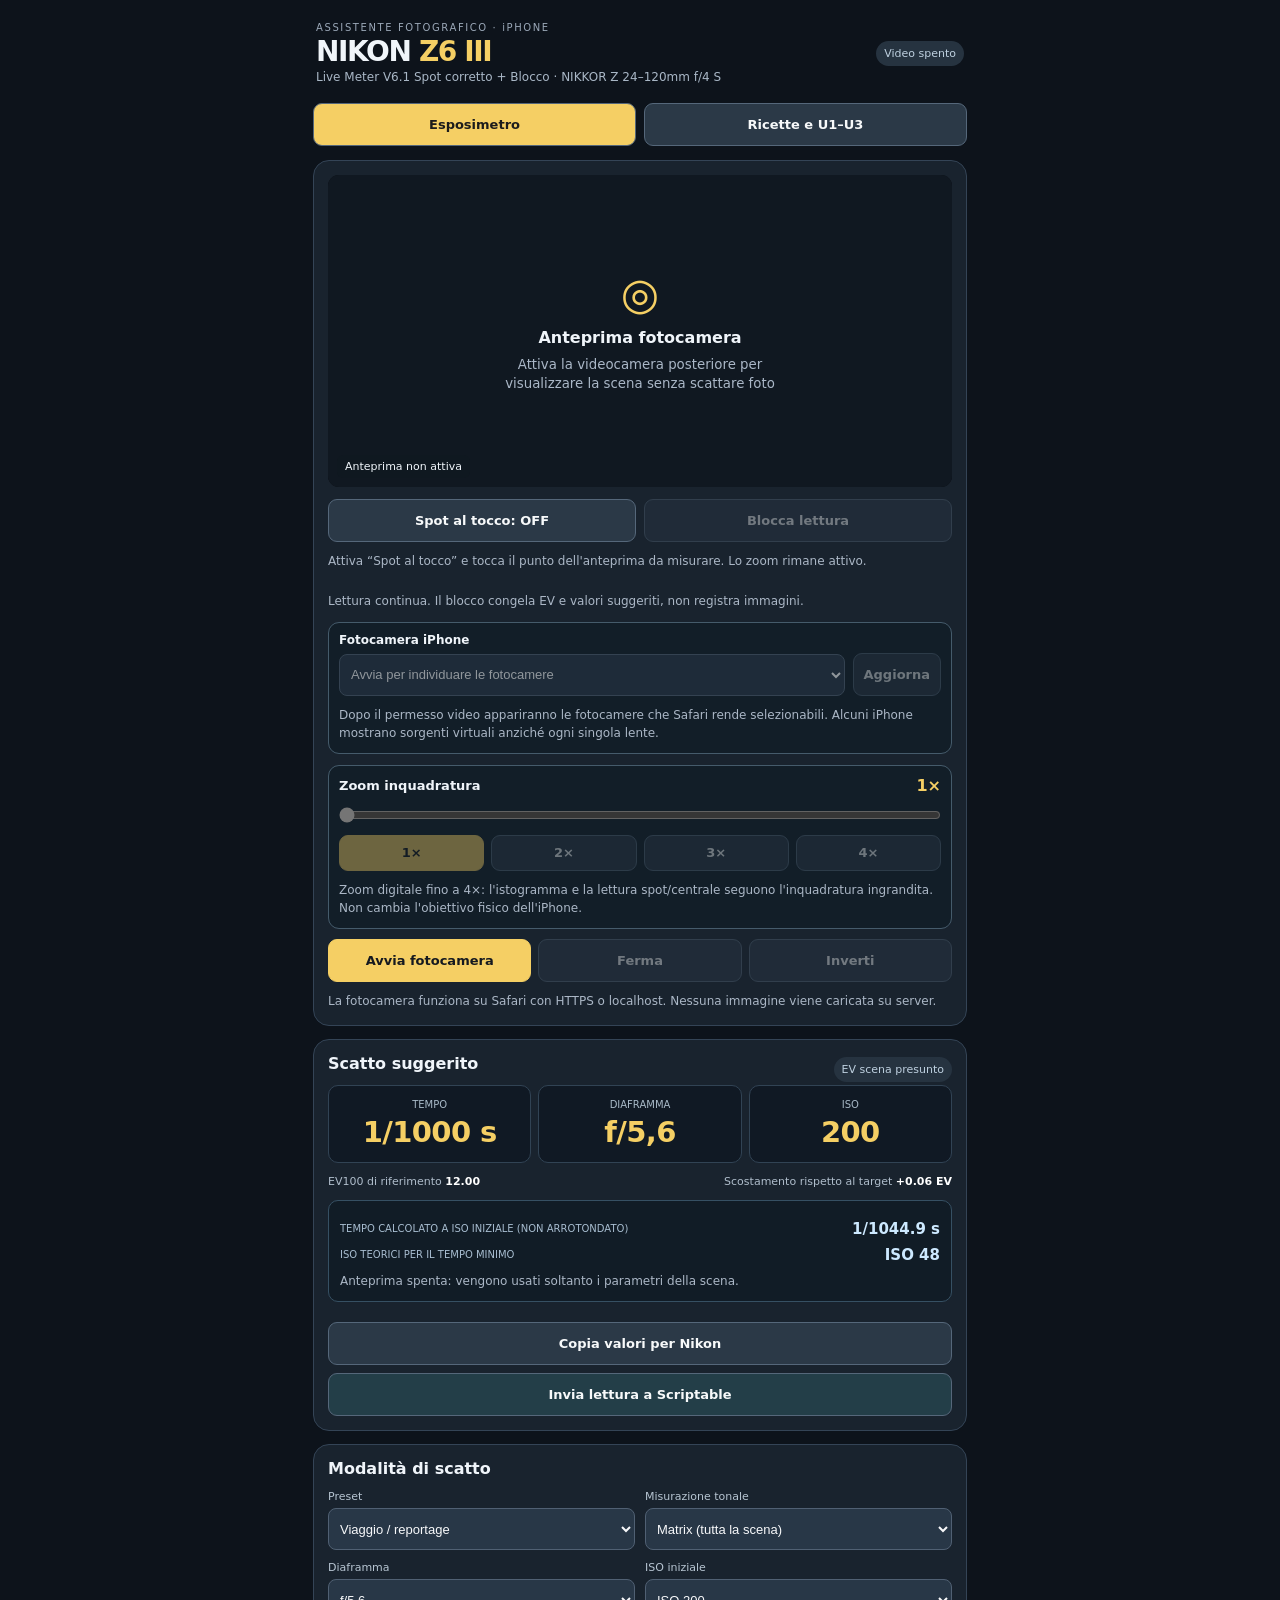
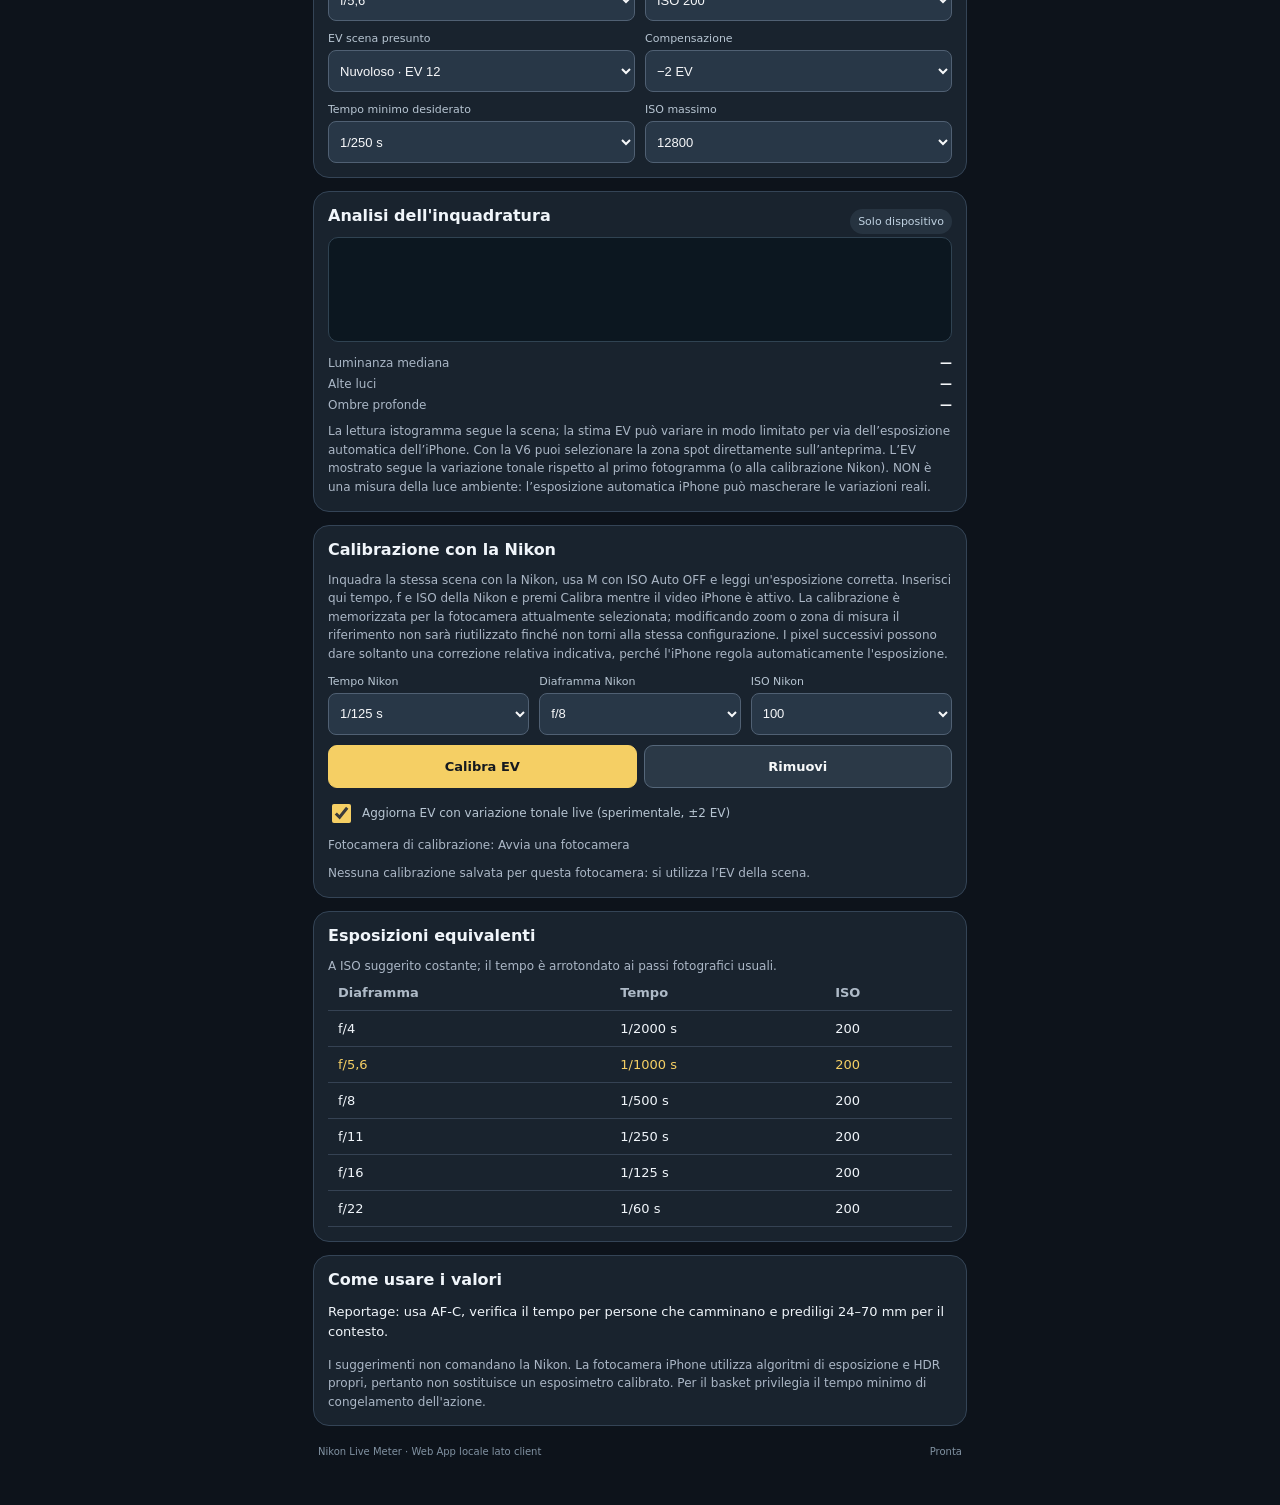
==== commit 458e702e: "Add files via upload V6.1" ====
--- a/index.html
+++ b/index.html
@@ -15,7 +15,7 @@
 </head>
 <body>
 <main>
-<header class="header"><div><p class="overline">ASSISTENTE FOTOGRAFICO · iPHONE</p><h1>NIKON <span>Z6 III</span></h1><p class="sub">Live Meter V6 Spot + Blocco · NIKKOR Z 24–120mm f/4 S</p></div><span id="camera-pill" class="pill">Video spento</span></header>
+<header class="header"><div><p class="overline">ASSISTENTE FOTOGRAFICO · iPHONE</p><h1>NIKON <span>Z6 III</span></h1><p class="sub">Live Meter V6.1 Spot corretto + Blocco · NIKKOR Z 24–120mm f/4 S</p></div><span id="camera-pill" class="pill">Video spento</span></header>
 <nav class="tabs" aria-label="Navigazione"><button id="tab-meter" class="selected" aria-pressed="true">Esposimetro</button><button id="tab-guide" aria-pressed="false">Ricette e U1–U3</button></nav>
 <section id="view-meter">
 <section class="card camera-card"><div class="camera-wrap" id="camera-wrap-control" role="img" aria-label="Anteprima video: usa Spot al tocco per misurare un punto"><video id="camera" autoplay playsinline muted></video><div class="camera-placeholder" id="camera-placeholder"><span class="camera-glyph">◎</span><strong>Anteprima fotocamera</strong><small>Attiva la videocamera posteriore per visualizzare la scena senza scattare foto</small></div><div id="roi" class="roi roi-matrix" aria-hidden="true"><span></span></div><div class="camera-label" id="camera-label">Anteprima non attiva</div></div>
--- a/style.css
+++ b/style.css
@@ -28,3 +28,10 @@
 .v6-controls{display:grid;grid-template-columns:1fr 1fr;gap:8px;margin-top:12px}
 .v6-controls button.on{background:#f5cf64;color:#15191f;border-color:#f5cf64}
 #freeze-status.frozen{color:#f5cf64;font-weight:700}
+
+/* V6.1: controllo spot visibile anche su Safari iPhone */
+#spot-tap.on{background:#f5cf64!important;color:#15191f!important;border-color:#f5cf64!important;box-shadow:0 0 0 2px #f5cf6480}
+.camera-wrap.spot-enabled{touch-action:manipulation;cursor:crosshair}
+.camera-wrap.spot-enabled .roi-spot{box-shadow:0 0 0 2px #000b,0 0 14px #f5cf64;z-index:3}
+.camera-wrap.spot-enabled .camera-label{pointer-events:none}
+#spot-status{min-height:2.5em}
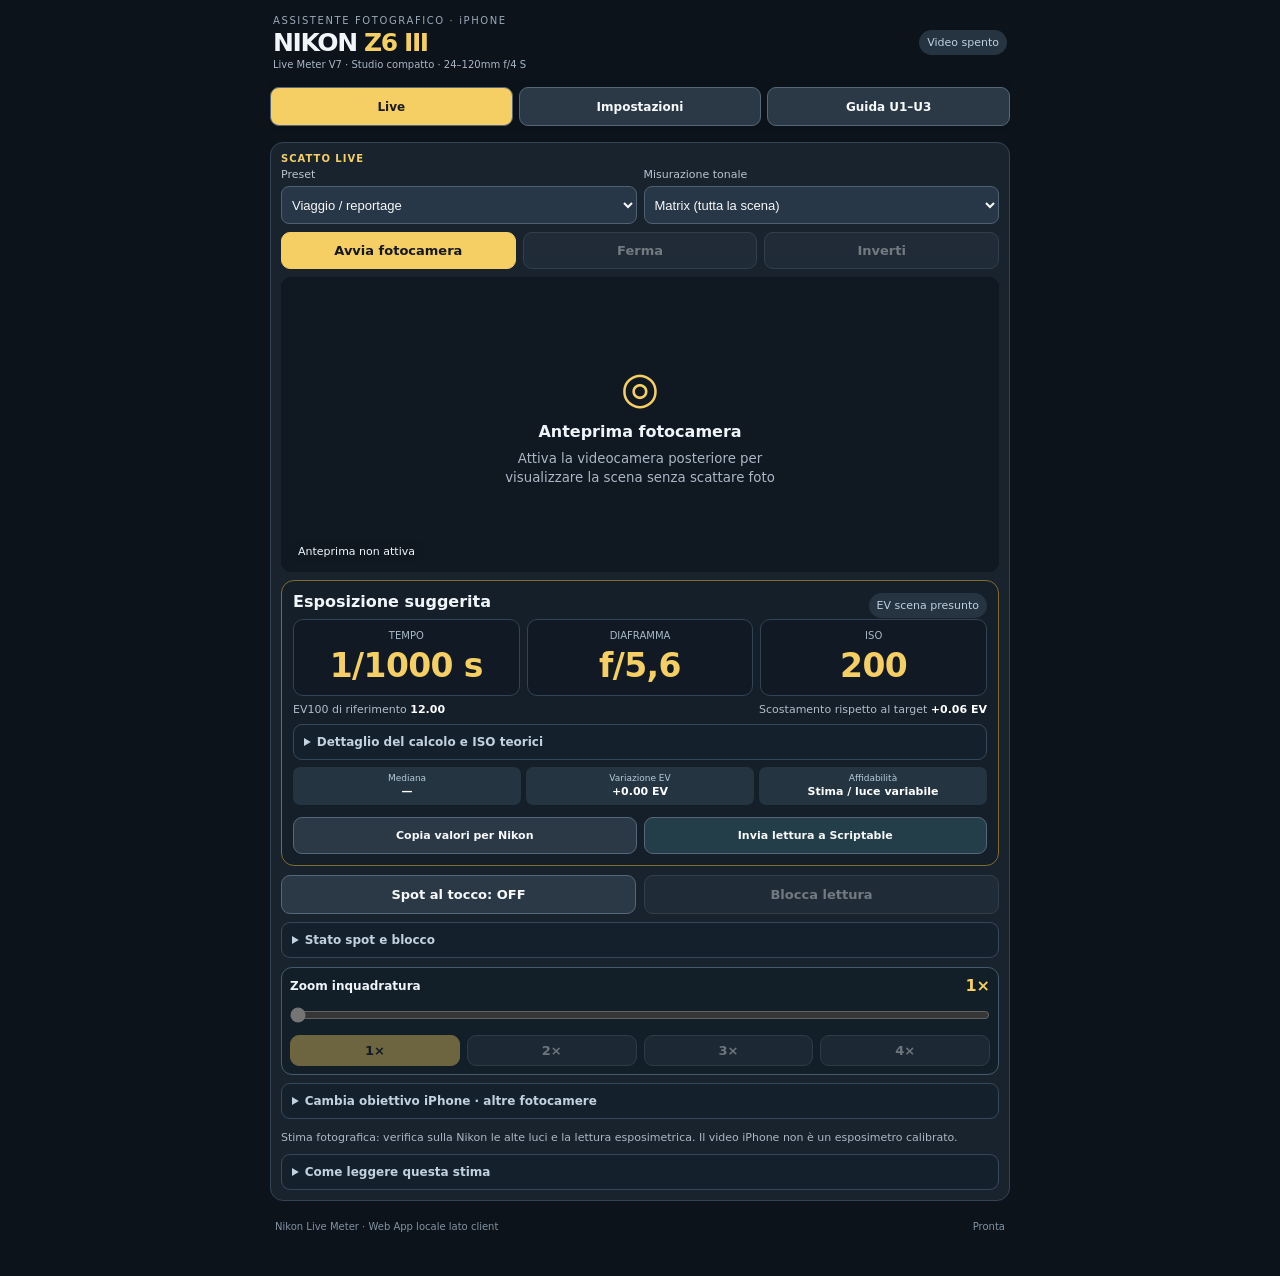
==== commit 28c02c99: "Add files via upload V7" ====
--- a/index.html
+++ b/index.html
@@ -1,54 +1,55 @@
-<!doctype html>
+<!DOCTYPE html>
+
 <html lang="it">
 <head>
-<meta charset="utf-8">
-<meta name="viewport" content="width=device-width, initial-scale=1, viewport-fit=cover">
-<meta name="theme-color" content="#111923">
-<meta name="apple-mobile-web-app-capable" content="yes">
-<meta name="apple-mobile-web-app-status-bar-style" content="black-translucent">
-<meta name="apple-mobile-web-app-title" content="Nikon Live">
-<meta name="description" content="Assistente esposizione live per Nikon Z6 III, con istogramma, lettura tonale e calibrazione.">
-<link rel="manifest" href="./manifest.webmanifest">
-<link rel="apple-touch-icon" href="./icon.svg">
-<link rel="stylesheet" href="./style.css">
-<title>Nikon Z6 III · Live Meter</title>
+<meta charset="utf-8"/>
+<meta content="width=device-width, initial-scale=1, viewport-fit=cover" name="viewport"/>
+<meta content="#111923" name="theme-color"/>
+<meta content="yes" name="apple-mobile-web-app-capable"/>
+<meta content="black-translucent" name="apple-mobile-web-app-status-bar-style"/>
+<meta content="Nikon Live" name="apple-mobile-web-app-title"/>
+<meta content="Assistente esposizione live per Nikon Z6 III, con istogramma, lettura tonale e calibrazione." name="description"/>
+<link href="./manifest.webmanifest" rel="manifest"/>
+<link href="./icon.svg" rel="apple-touch-icon"/>
+<link href="./style.css" rel="stylesheet"/>
+<title>Nikon Z6 III · Live Meter V7</title>
 </head>
 <body>
 <main>
-<header class="header"><div><p class="overline">ASSISTENTE FOTOGRAFICO · iPHONE</p><h1>NIKON <span>Z6 III</span></h1><p class="sub">Live Meter V6.1 Spot corretto + Blocco · NIKKOR Z 24–120mm f/4 S</p></div><span id="camera-pill" class="pill">Video spento</span></header>
-<nav class="tabs" aria-label="Navigazione"><button id="tab-meter" class="selected" aria-pressed="true">Esposimetro</button><button id="tab-guide" aria-pressed="false">Ricette e U1–U3</button></nav>
+<header class="header"><div><p class="overline">ASSISTENTE FOTOGRAFICO · iPHONE</p><h1>NIKON <span>Z6 III</span></h1><p class="sub">Live Meter V7 · Studio compatto · 24–120mm f/4 S</p></div><span class="pill" id="camera-pill">Video spento</span></header>
+<nav aria-label="Navigazione" class="tabs"><button aria-pressed="true" class="selected" id="tab-meter" type="button">Live</button><button aria-pressed="false" id="tab-tools" type="button">Impostazioni</button><button aria-pressed="false" id="tab-guide" type="button">Guida U1–U3</button></nav>
 <section id="view-meter">
-<section class="card camera-card"><div class="camera-wrap" id="camera-wrap-control" role="img" aria-label="Anteprima video: usa Spot al tocco per misurare un punto"><video id="camera" autoplay playsinline muted></video><div class="camera-placeholder" id="camera-placeholder"><span class="camera-glyph">◎</span><strong>Anteprima fotocamera</strong><small>Attiva la videocamera posteriore per visualizzare la scena senza scattare foto</small></div><div id="roi" class="roi roi-matrix" aria-hidden="true"><span></span></div><div class="camera-label" id="camera-label">Anteprima non attiva</div></div>
-<div class="v6-controls" aria-label="Misurazione e blocco lettura">
-  <button type="button" id="spot-tap" aria-pressed="false">Spot al tocco: OFF</button>
-  <button type="button" id="freeze-reading" aria-pressed="false" disabled>Blocca lettura</button>
-</div>
-<p id="spot-status" class="micro">Attiva “Spot al tocco” e tocca il punto dell'anteprima da misurare. Lo zoom rimane attivo.</p>
-<p id="freeze-status" class="micro" role="status">Lettura continua. Il blocco congela EV e valori suggeriti, non registra immagini.</p>
-<div class="camera-select-panel" aria-label="Scelta fotocamera iPhone">
-  <label for="camera-device">Fotocamera iPhone</label>
-  <div class="camera-select-row"><select id="camera-device" disabled aria-label="Seleziona una fotocamera">
-    <option value="">Avvia per individuare le fotocamere</option>
-  </select><button id="refresh-cameras" type="button" disabled>Aggiorna</button></div>
-  <p id="device-status" class="micro">Dopo il permesso video appariranno le fotocamere che Safari rende selezionabili. Alcuni iPhone mostrano sorgenti virtuali anziché ogni singola lente.</p>
-</div>
-<div class="zoom-panel" aria-label="Zoom fotocamera">
-  <div class="zoom-head"><strong>Zoom inquadratura</strong><output id="zoom-value" for="zoom-range">1,0×</output></div>
-  <input id="zoom-range" type="range" min="1" max="4" step="0.1" value="1" disabled aria-label="Livello di zoom">
-  <div class="zoom-presets"><button type="button" data-zoom="1" disabled>1×</button><button type="button" data-zoom="2" disabled>2×</button><button type="button" data-zoom="3" disabled>3×</button><button type="button" data-zoom="4" disabled>4×</button></div>
-  <p class="micro">Zoom digitale fino a 4×: l'istogramma e la lettura spot/centrale seguono l'inquadratura ingrandita. Non cambia l'obiettivo fisico dell'iPhone.</p>
-</div>
-<div class="buttons"><button id="start-camera" class="primary">Avvia fotocamera</button><button id="stop-camera" disabled>Ferma</button><button id="switch-camera" disabled title="Cambia fotocamera">Inverti</button></div><p id="camera-status" role="status" class="micro">La fotocamera funziona su Safari con HTTPS o localhost. Nessuna immagine viene caricata su server.</p></section>
-<section class="card"><div class="section-heading"><h2>Scatto suggerito</h2><span id="confidence" class="tag">Stima da scena</span></div><div class="readout"><div><small>TEMPO</small><strong id="out-time">—</strong></div><div><small>DIAFRAMMA</small><strong id="out-aperture">—</strong></div><div><small>ISO</small><strong id="out-iso">—</strong></div></div><div class="metric-line"><span>EV100 di riferimento <b id="ev-value">—</b></span><span>Scostamento rispetto al target <b id="error-value">—</b></span></div><div class="live-detail" aria-live="polite"><div><small>TEMPO CALCOLATO A ISO INIZIALE (NON ARROTONDATO)</small><strong id="continuous-time">—</strong></div><div><small>ISO TEORICI PER IL TEMPO MINIMO</small><strong id="continuous-iso">—</strong></div><p id="live-explanation" class="micro">Avvia la videocamera per vedere gli aggiornamenti.</p></div><p class="alert" id="warnings"></p><button id="copy-settings" class="wide">Copia valori per Nikon</button><button id="send-scriptable" class="wide secondary">Invia lettura a Scriptable</button><small id="copy-feedback" class="micro"></small></section>
-<section class="card"><h2>Modalità di scatto</h2><div class="two"><label>Preset<select id="preset"><option value="travel">Viaggio / reportage</option><option value="landscape">Paesaggio</option><option value="architecture">Architettura</option><option value="portrait">Ritratto</option><option value="basket">Basket indoor</option><option value="night">Notte con treppiede</option></select></label><label>Misurazione tonale<select id="metering"><option value="matrix">Matrix (tutta la scena)</option><option value="center">Ponderata centrale</option><option value="spot">Spot selezionabile sull’immagine</option></select></label></div><div class="two"><label>Diaframma<select id="aperture"></select></label><label>ISO iniziale<select id="iso"></select></label></div><div class="two"><label>EV scena presunto<select id="scene"><option value="15">Sole pieno · EV 15</option><option value="13">Ombra luminosa · EV 13</option><option value="12">Nuvoloso · EV 12</option><option value="10">Tramonto · EV 10</option><option value="9">Interno luminoso · EV 9</option><option value="7">Palestra · EV 7</option><option value="6">Interno poco illuminato · EV 6</option><option value="4">Strada notturna · EV 4</option><option value="2">Notte molto buia · EV 2</option></select></label><label>Compensazione<select id="comp"><option value="-2">−2 EV</option><option value="-1">−1 EV</option><option value="-0.6666667">−2/3 EV</option><option value="-0.3333333">−1/3 EV</option><option value="0">0 EV</option><option value="0.3333333">+1/3 EV</option><option value="0.6666667">+2/3 EV</option><option value="1">+1 EV</option><option value="2">+2 EV</option></select></label></div><div class="two"><label>Tempo minimo desiderato<select id="target"><option value="0">Nessun minimo</option><option value="125">1/125 s</option><option value="250">1/250 s</option><option value="500">1/500 s</option><option value="800">1/800 s</option><option value="1000">1/1000 s</option><option value="1600">1/1600 s</option></select></label><label>ISO massimo<select id="iso-max"></select></label></div></section>
-<section class="card"><div class="section-heading"><h2>Analisi dell'inquadratura</h2><span class="tag">Solo dispositivo</span></div><canvas id="histogram" width="320" height="105" aria-label="Istogramma luminanza"></canvas><div class="stats"><span>Luminanza mediana <b id="median">—</b></span><span>Alte luci <b id="highlights">—</b></span><span>Ombre profonde <b id="shadows">—</b></span></div><p class="micro" id="analysis-description">La lettura istogramma segue la scena; la stima EV può variare in modo limitato per via dell’esposizione automatica dell’iPhone. Con la V6 puoi selezionare la zona spot direttamente sull’anteprima. L’EV mostrato segue la variazione tonale rispetto al primo fotogramma (o alla calibrazione Nikon). NON è una misura della luce ambiente: l’esposizione automatica iPhone può mascherare le variazioni reali.</p></section>
-<section class="card"><h2>Calibrazione con la Nikon</h2><p class="micro">Inquadra la stessa scena con la Nikon, usa M con ISO Auto OFF e leggi un'esposizione corretta. Inserisci qui tempo, f e ISO della Nikon e premi Calibra mentre il video iPhone è attivo. La calibrazione è memorizzata per la fotocamera attualmente selezionata; modificando zoom o zona di misura il riferimento non sarà riutilizzato finché non torni alla stessa configurazione. I pixel successivi possono dare soltanto una correzione relativa indicativa, perché l'iPhone regola automaticamente l'esposizione.</p><div class="three"><label>Tempo Nikon<select id="cal-time"></select></label><label>Diaframma Nikon<select id="cal-f"></select></label><label>ISO Nikon<select id="cal-iso"></select></label></div><div class="buttons"><button id="calibrate" class="primary">Calibra EV</button><button id="reset-calibration">Rimuovi</button></div><label class="toggle"><input type="checkbox" id="tone-correction"> Aggiorna EV con variazione tonale live (sperimentale, ±2 EV)</label><p id="calibration-camera" class="micro">Fotocamera di calibrazione: da avviare.</p><p id="calibration-status" class="micro">Nessuna calibrazione: calcolo basato sulle condizioni di luce selezionate.</p></section>
-<section class="card"><h2>Esposizioni equivalenti</h2><p class="micro">A ISO suggerito costante; il tempo è arrotondato ai passi fotografici usuali.</p><table><thead><tr><th>Diaframma</th><th>Tempo</th><th>ISO</th></tr></thead><tbody id="equivalents"></tbody></table></section>
-<section class="card"><h2>Come usare i valori</h2><p id="advice">Seleziona un preset. Sulla Z6 III confronta la stima con l'esposimetro matrix e controlla l'istogramma dello scatto.</p><p class="micro">I suggerimenti non comandano la Nikon. La fotocamera iPhone utilizza algoritmi di esposizione e HDR propri, pertanto non sostituisce un esposimetro calibrato. Per il basket privilegia il tempo minimo di congelamento dell'azione.</p></section>
+<section class="card camera-card"><div class="quick-choices"><div class="section-heading compact-title"><strong>SCATTO LIVE</strong></div><div class="two"><label>Preset<select id="preset"><option value="travel">Viaggio / reportage</option><option value="landscape">Paesaggio</option><option value="architecture">Architettura</option><option value="portrait">Ritratto</option><option value="basket">Basket indoor</option><option value="night">Notte con treppiede</option></select></label><label>Misurazione tonale<select id="metering"><option value="matrix">Matrix (tutta la scena)</option><option value="center">Ponderata centrale</option><option value="spot">Spot selezionabile sull’immagine</option></select></label></div></div><div class="buttons"><button class="primary" id="start-camera">Avvia fotocamera</button><button disabled="" id="stop-camera">Ferma</button><button disabled="" id="switch-camera" title="Cambia fotocamera">Inverti</button></div><div aria-label="Anteprima video: usa Spot al tocco per misurare un punto" class="camera-wrap" id="camera-wrap-control" role="img"><video autoplay="" id="camera" muted="" playsinline=""></video><div class="camera-placeholder" id="camera-placeholder"><span class="camera-glyph">◎</span><strong>Anteprima fotocamera</strong><small>Attiva la videocamera posteriore per visualizzare la scena senza scattare foto</small></div><div aria-hidden="true" class="roi roi-matrix" id="roi"><span></span></div><div class="camera-label" id="camera-label">Anteprima non attiva</div></div><section class="card result meter-result"><div class="section-heading"><h2>Esposizione suggerita</h2><span class="tag" id="confidence">Stima da scena</span></div><div class="readout"><div><small>TEMPO</small><strong id="out-time">—</strong></div><div><small>DIAFRAMMA</small><strong id="out-aperture">—</strong></div><div><small>ISO</small><strong id="out-iso">—</strong></div></div><div class="metric-line"><span>EV100 di riferimento <b id="ev-value">—</b></span><span>Scostamento rispetto al target <b id="error-value">—</b></span></div><details class="compact-details" id="math-details"><summary>Dettaglio del calcolo e ISO teorici</summary><div aria-live="polite" class="live-detail"><div><small>TEMPO CALCOLATO A ISO INIZIALE (NON ARROTONDATO)</small><strong id="continuous-time">—</strong></div><div><small>ISO TEORICI PER IL TEMPO MINIMO</small><strong id="continuous-iso">—</strong></div><p class="micro" id="live-explanation">Avvia la videocamera per vedere gli aggiornamenti.</p></div></details><div class="meter-meta"><span>Mediana <b id="mini-median">—</b></span><span>Variazione EV <b id="mini-delta">—</b></span><span>Affidabilità <b id="mini-quality">—</b></span></div><p class="alert" id="warnings"></p><small class="micro" id="copy-feedback"></small><div class="result-actions"><button class="wide" id="copy-settings">Copia valori per Nikon</button><button class="wide secondary" id="send-scriptable">Invia lettura a Scriptable</button></div></section><div aria-label="Misurazione e blocco lettura" class="v6-controls">
+<button aria-pressed="false" id="spot-tap" type="button">Spot al tocco: OFF</button>
+<button aria-pressed="false" disabled="" id="freeze-reading" type="button">Blocca lettura</button>
+</div><details class="quiet-details"><summary>Stato spot e blocco</summary><p class="micro" id="spot-status">Attiva “Spot al tocco” e tocca il punto dell'anteprima da misurare. Lo zoom rimane attivo.</p><p class="micro" id="freeze-status" role="status">Lettura continua. Il blocco congela EV e valori suggeriti, non registra immagini.</p></details><div aria-label="Zoom fotocamera" class="zoom-panel">
+<div class="zoom-head"><strong>Zoom inquadratura</strong><output for="zoom-range" id="zoom-value">1,0×</output></div>
+<input aria-label="Livello di zoom" disabled="" id="zoom-range" max="4" min="1" step="0.1" type="range" value="1"/>
+<div class="zoom-presets"><button data-zoom="1" disabled="" type="button">1×</button><button data-zoom="2" disabled="" type="button">2×</button><button data-zoom="3" disabled="" type="button">3×</button><button data-zoom="4" disabled="" type="button">4×</button></div>
+
+</div><details class="quiet-details" id="camera-details"><summary>Cambia obiettivo iPhone · altre fotocamere</summary><div aria-label="Scelta fotocamera iPhone" class="camera-select-panel">
+<label for="camera-device">Fotocamera iPhone</label>
+<div class="camera-select-row"><select aria-label="Seleziona una fotocamera" disabled="" id="camera-device">
+<option value="">Avvia per individuare le fotocamere</option>
+</select><button disabled="" id="refresh-cameras" type="button">Aggiorna</button></div>
+<p class="micro" id="device-status">Dopo il permesso video appariranno le fotocamere che Safari rende selezionabili. Alcuni iPhone mostrano sorgenti virtuali anziché ogni singola lente.</p>
+</div><p class="micro" id="camera-status" role="status">La fotocamera funziona su Safari con HTTPS o localhost. Nessuna immagine viene caricata su server.</p></details>
+
+
+
+
+
+<p class="micro" id="live-note">Stima fotografica: verifica sulla Nikon le alte luci e la lettura esposimetrica. Il video iPhone non è un esposimetro calibrato.</p><details class="quiet-details"><summary>Come leggere questa stima</summary><p class="micro">L’EV deriva dalla scena o dalla calibrazione. L’aggiornamento dai pixel è relativo e può essere compensato automaticamente dall’iPhone. Per valori validi su Nikon confronta con una lettura reale.</p></details></section>
+
+
+
+
+
+
 </section>
-<section id="view-guide" hidden><div class="card"><h2>Guida fotografica originale</h2><p class="micro">Qui trovi ricette, tecniche e profili U1/U2/U3 provenienti dal tuo script originale. I dati personalizzati vengono conservati nel browser dove consentito; i precedenti preferiti di Scriptable non vengono importati automaticamente.</p><a class="link-button" href="./guida.html" target="_blank" rel="noopener">Apri la guida completa</a></div></section>
+<section hidden="" id="view-tools"><div class="card" id="tools-intro"><h2>Impostazioni e analisi</h2><p class="micro">Regola la priorità fotografica e calibra l’EV su una scena comune Nikon/iPhone. Questi strumenti sono separati dalla vista di scatto.</p></div><section class="card"><h2>Parametri fotografici</h2><div class="two"><label>Diaframma<select id="aperture"></select></label><label>ISO iniziale<select id="iso"></select></label></div><div class="two"><label>EV scena presunto<select id="scene"><option value="15">Sole pieno · EV 15</option><option value="13">Ombra luminosa · EV 13</option><option value="12">Nuvoloso · EV 12</option><option value="10">Tramonto · EV 10</option><option value="9">Interno luminoso · EV 9</option><option value="7">Palestra · EV 7</option><option value="6">Interno poco illuminato · EV 6</option><option value="4">Strada notturna · EV 4</option><option value="2">Notte molto buia · EV 2</option></select></label><label>Compensazione<select id="comp"><option value="-2">−2 EV</option><option value="-1">−1 EV</option><option value="-0.6666667">−2/3 EV</option><option value="-0.3333333">−1/3 EV</option><option value="0">0 EV</option><option value="0.3333333">+1/3 EV</option><option value="0.6666667">+2/3 EV</option><option value="1">+1 EV</option><option value="2">+2 EV</option></select></label></div><div class="two"><label>Tempo minimo desiderato<select id="target"><option value="0">Nessun minimo</option><option value="125">1/125 s</option><option value="250">1/250 s</option><option value="500">1/500 s</option><option value="800">1/800 s</option><option value="1000">1/1000 s</option><option value="1600">1/1600 s</option></select></label><label>ISO massimo<select id="iso-max"></select></label></div></section><section class="card"><div class="section-heading"><h2>Analisi dell'inquadratura</h2><span class="tag">Solo dispositivo</span></div><canvas aria-label="Istogramma luminanza" height="105" id="histogram" width="320"></canvas><div class="stats"><span>Luminanza mediana <b id="median">—</b></span><span>Alte luci <b id="highlights">—</b></span><span>Ombre profonde <b id="shadows">—</b></span></div><p class="micro" id="analysis-description">La lettura istogramma segue la scena; la stima EV può variare in modo limitato per via dell’esposizione automatica dell’iPhone. Con la V6 puoi selezionare la zona spot direttamente sull’anteprima. L’EV mostrato segue la variazione tonale rispetto al primo fotogramma (o alla calibrazione Nikon). NON è una misura della luce ambiente: l’esposizione automatica iPhone può mascherare le variazioni reali.</p></section><section class="card"><h2>Calibrazione con la Nikon</h2><p class="micro">Inquadra la stessa scena con la Nikon, usa M con ISO Auto OFF e leggi un'esposizione corretta. Inserisci qui tempo, f e ISO della Nikon e premi Calibra mentre il video iPhone è attivo. La calibrazione è memorizzata per la fotocamera attualmente selezionata; modificando zoom o zona di misura il riferimento non sarà riutilizzato finché non torni alla stessa configurazione. I pixel successivi possono dare soltanto una correzione relativa indicativa, perché l'iPhone regola automaticamente l'esposizione.</p><div class="three"><label>Tempo Nikon<select id="cal-time"></select></label><label>Diaframma Nikon<select id="cal-f"></select></label><label>ISO Nikon<select id="cal-iso"></select></label></div><div class="buttons"><button class="primary" id="calibrate">Calibra EV</button><button id="reset-calibration">Rimuovi</button></div><label class="toggle"><input id="tone-correction" type="checkbox"/> Aggiorna EV con variazione tonale live (sperimentale, ±2 EV)</label><p class="micro" id="calibration-camera">Fotocamera di calibrazione: da avviare.</p><p class="micro" id="calibration-status">Nessuna calibrazione: calcolo basato sulle condizioni di luce selezionate.</p><p class="micro" id="calibration-diagnostic">Diagnostica: nessun riferimento. Per un confronto attendibile calibra con stessa inquadratura, luce stabile e ISO Auto Nikon disattivato.</p></section><section class="card"><h2>Esposizioni equivalenti</h2><p class="micro">A ISO suggerito costante; il tempo è arrotondato ai passi fotografici usuali.</p><table><thead><tr><th>Diaframma</th><th>Tempo</th><th>ISO</th></tr></thead><tbody id="equivalents"></tbody></table></section><section class="card"><h2>Come usare i valori</h2><p id="advice">Seleziona un preset. Sulla Z6 III confronta la stima con l'esposimetro matrix e controlla l'istogramma dello scatto.</p><p class="micro">I suggerimenti non comandano la Nikon. La fotocamera iPhone utilizza algoritmi di esposizione e HDR propri, pertanto non sostituisce un esposimetro calibrato. Per il basket privilegia il tempo minimo di congelamento dell'azione.</p></section></section><section hidden="" id="view-guide"><div class="card"><h2>Guida fotografica originale</h2><p class="micro">Qui trovi ricette, tecniche e profili U1/U2/U3 provenienti dal tuo script originale. I dati personalizzati vengono conservati nel browser dove consentito; i precedenti preferiti di Scriptable non vengono importati automaticamente.</p><a class="link-button" href="./guida.html" rel="noopener" target="_blank">Apri la guida completa</a></div></section>
 <footer><span>Nikon Live Meter · Web App locale lato client</span><span id="connection">Pronta</span></footer>
 </main>
-<script src="./app.js" defer></script>
+<script defer="" src="./app.js"></script>
 </body>
 </html>
--- a/style.css
+++ b/style.css
@@ -35,3 +35,39 @@
 .camera-wrap.spot-enabled .roi-spot{box-shadow:0 0 0 2px #000b,0 0 14px #f5cf64;z-index:3}
 .camera-wrap.spot-enabled .camera-label{pointer-events:none}
 #spot-status{min-height:2.5em}
+
+/* V7 - live-first compact design */
+:root{--accent:#f5cf64;--surface:#19232e}
+main{max-width:760px;padding:10px 10px 24px}
+.header{margin:5px 3px 10px}.header h1{font-size:25px}.header .sub{font-size:10px}
+.tabs{position:sticky;top:0;z-index:20;padding:7px 0;background:#0d131bf7;gap:6px;margin-bottom:9px}
+.tabs button{font-size:12px;min-height:39px;padding:9px 5px}
+.card{padding:11px;margin-bottom:10px;border-radius:13px}
+.camera-card{padding:10px}
+.quick-choices{margin-bottom:8px}.compact-title{margin:0 0 4px;letter-spacing:1px;color:#f5cf64;font-size:10px}
+.quick-choices .two{margin-top:0;gap:7px}
+.quick-choices select{min-height:38px;padding:8px 6px}
+.camera-wrap{min-height:185px}.camera-wrap video{min-height:185px;max-height:295px}
+.camera-card>.buttons{margin:0 0 8px}.camera-card>.buttons button{min-height:37px;padding:8px}
+.meter-result{background:#151f2a;border-color:#806b30;margin:8px 0 9px;padding:11px}
+.meter-result .section-heading h2{margin:0 0 8px}
+.readout>div{padding:10px 2px}.readout strong{font-size:clamp(20px,7vw,33px)}
+.meter-result .metric-line{margin:7px 0 5px}
+.meter-meta{display:grid;grid-template-columns:repeat(3,minmax(0,1fr));gap:5px;margin:7px 0}
+.meter-meta span{border-radius:7px;background:#243440;padding:6px 3px;color:#b8cad8;font-size:9px;text-align:center}
+.meter-meta b{display:block;font-size:11px;color:#fff;margin-top:2px;line-height:1.3}
+.result-actions{display:grid;grid-template-columns:1fr 1fr;gap:7px;margin:9px 0 0}
+.result-actions button{margin:0;padding:8px 5px;min-height:37px;font-size:11px}
+.v6-controls{margin-top:6px}.v6-controls button{min-height:39px}
+.zoom-panel{padding:8px;margin-top:9px}.zoom-head{font-size:12px}
+.zoom-presets button{min-height:31px;padding:6px}.zoom-panel input{margin:8px 0}
+.quiet-details,.compact-details{border:1px solid #35485b;border-radius:9px;margin-top:8px;background:#14212c}
+.quiet-details summary,.compact-details summary{padding:10px;font-size:12px;color:#c1d1df;cursor:pointer;font-weight:650}
+.quiet-details .micro,.compact-details .micro{margin:6px 10px 10px}
+.quiet-details .camera-select-panel{margin:0 8px 8px}
+.compact-details .live-detail{margin:4px 8px 8px}
+#live-note{font-size:11px}
+#view-tools .card h2{margin-bottom:8px}
+#view-tools .card{margin-bottom:10px}
+#view-tools .stats{grid-template-columns:1fr 1fr;gap:10px}
+@media(max-width:370px){.readout strong{font-size:20px}.meter-meta b{font-size:10px}}
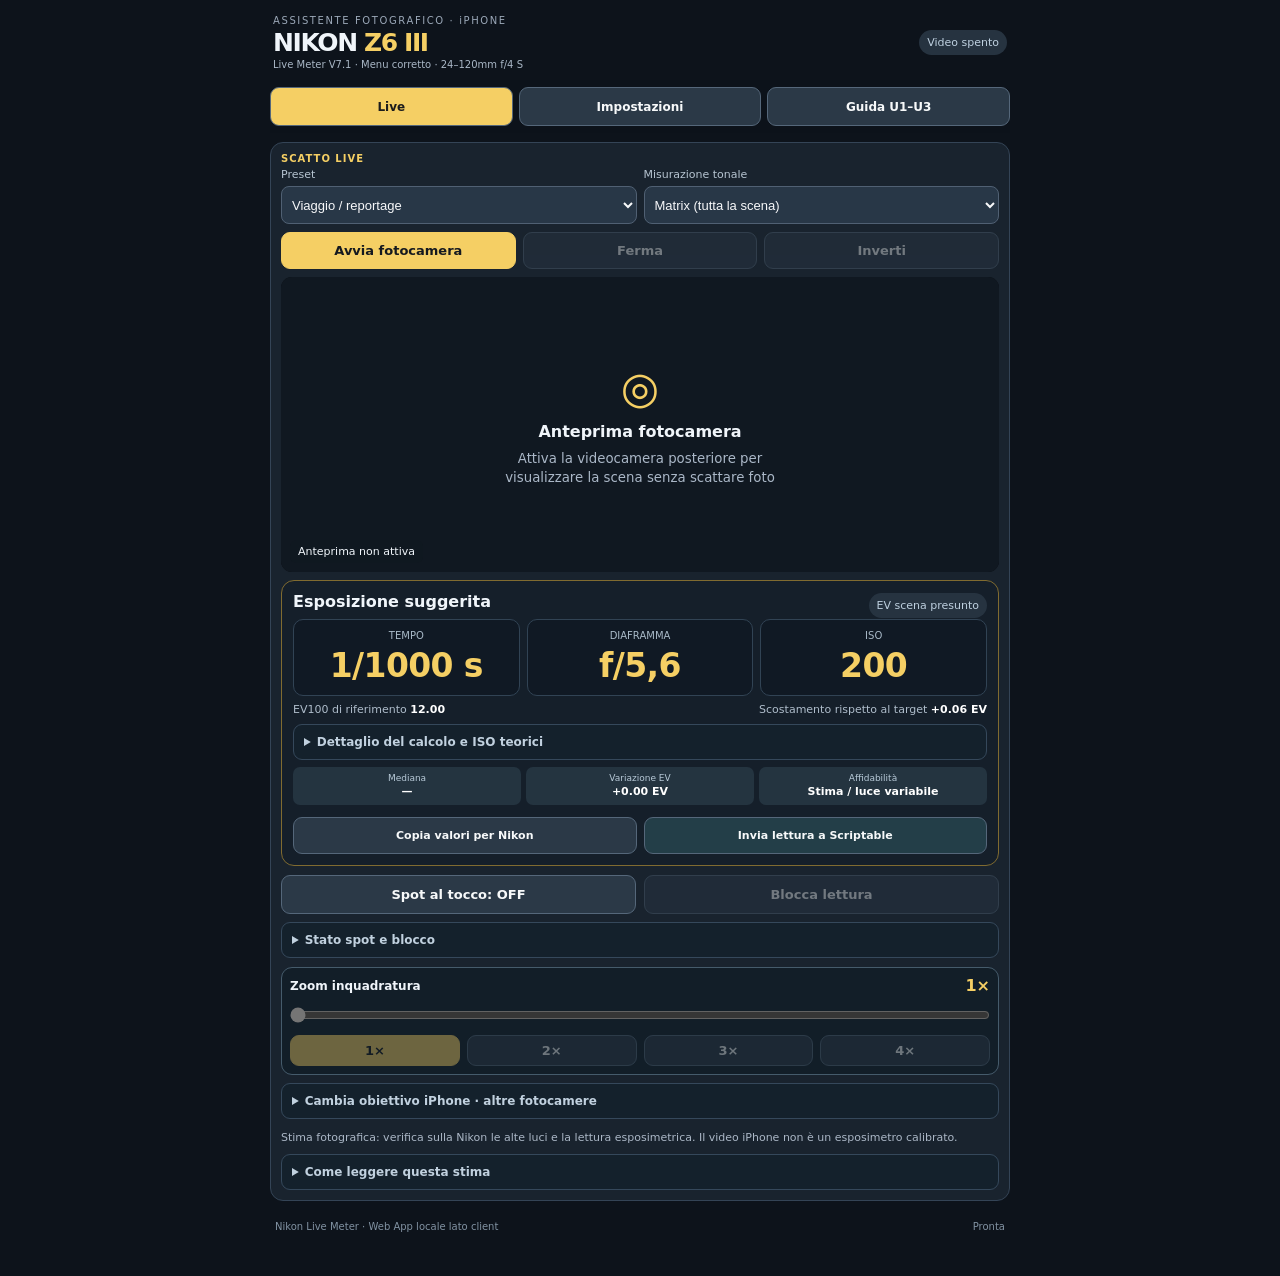
==== commit 23ab5a81: "Add files via upload V7.1" ====
--- a/index.html
+++ b/index.html
@@ -12,11 +12,11 @@
 <link href="./manifest.webmanifest" rel="manifest"/>
 <link href="./icon.svg" rel="apple-touch-icon"/>
 <link href="./style.css" rel="stylesheet"/>
-<title>Nikon Z6 III · Live Meter V7</title>
+<title>Nikon Z6 III · Live Meter V7.1</title>
 </head>
 <body>
 <main>
-<header class="header"><div><p class="overline">ASSISTENTE FOTOGRAFICO · iPHONE</p><h1>NIKON <span>Z6 III</span></h1><p class="sub">Live Meter V7 · Studio compatto · 24–120mm f/4 S</p></div><span class="pill" id="camera-pill">Video spento</span></header>
+<header class="header"><div><p class="overline">ASSISTENTE FOTOGRAFICO · iPHONE</p><h1>NIKON <span>Z6 III</span></h1><p class="sub">Live Meter V7.1 · Menu corretto · 24–120mm f/4 S</p></div><span class="pill" id="camera-pill">Video spento</span></header>
 <nav aria-label="Navigazione" class="tabs"><button aria-pressed="true" class="selected" id="tab-meter" type="button">Live</button><button aria-pressed="false" id="tab-tools" type="button">Impostazioni</button><button aria-pressed="false" id="tab-guide" type="button">Guida U1–U3</button></nav>
 <section id="view-meter">
 <section class="card camera-card"><div class="quick-choices"><div class="section-heading compact-title"><strong>SCATTO LIVE</strong></div><div class="two"><label>Preset<select id="preset"><option value="travel">Viaggio / reportage</option><option value="landscape">Paesaggio</option><option value="architecture">Architettura</option><option value="portrait">Ritratto</option><option value="basket">Basket indoor</option><option value="night">Notte con treppiede</option></select></label><label>Misurazione tonale<select id="metering"><option value="matrix">Matrix (tutta la scena)</option><option value="center">Ponderata centrale</option><option value="spot">Spot selezionabile sull’immagine</option></select></label></div></div><div class="buttons"><button class="primary" id="start-camera">Avvia fotocamera</button><button disabled="" id="stop-camera">Ferma</button><button disabled="" id="switch-camera" title="Cambia fotocamera">Inverti</button></div><div aria-label="Anteprima video: usa Spot al tocco per misurare un punto" class="camera-wrap" id="camera-wrap-control" role="img"><video autoplay="" id="camera" muted="" playsinline=""></video><div class="camera-placeholder" id="camera-placeholder"><span class="camera-glyph">◎</span><strong>Anteprima fotocamera</strong><small>Attiva la videocamera posteriore per visualizzare la scena senza scattare foto</small></div><div aria-hidden="true" class="roi roi-matrix" id="roi"><span></span></div><div class="camera-label" id="camera-label">Anteprima non attiva</div></div><section class="card result meter-result"><div class="section-heading"><h2>Esposizione suggerita</h2><span class="tag" id="confidence">Stima da scena</span></div><div class="readout"><div><small>TEMPO</small><strong id="out-time">—</strong></div><div><small>DIAFRAMMA</small><strong id="out-aperture">—</strong></div><div><small>ISO</small><strong id="out-iso">—</strong></div></div><div class="metric-line"><span>EV100 di riferimento <b id="ev-value">—</b></span><span>Scostamento rispetto al target <b id="error-value">—</b></span></div><details class="compact-details" id="math-details"><summary>Dettaglio del calcolo e ISO teorici</summary><div aria-live="polite" class="live-detail"><div><small>TEMPO CALCOLATO A ISO INIZIALE (NON ARROTONDATO)</small><strong id="continuous-time">—</strong></div><div><small>ISO TEORICI PER IL TEMPO MINIMO</small><strong id="continuous-iso">—</strong></div><p class="micro" id="live-explanation">Avvia la videocamera per vedere gli aggiornamenti.</p></div></details><div class="meter-meta"><span>Mediana <b id="mini-median">—</b></span><span>Variazione EV <b id="mini-delta">—</b></span><span>Affidabilità <b id="mini-quality">—</b></span></div><p class="alert" id="warnings"></p><small class="micro" id="copy-feedback"></small><div class="result-actions"><button class="wide" id="copy-settings">Copia valori per Nikon</button><button class="wide secondary" id="send-scriptable">Invia lettura a Scriptable</button></div></section><div aria-label="Misurazione e blocco lettura" class="v6-controls">
@@ -50,6 +50,7 @@
 <section hidden="" id="view-tools"><div class="card" id="tools-intro"><h2>Impostazioni e analisi</h2><p class="micro">Regola la priorità fotografica e calibra l’EV su una scena comune Nikon/iPhone. Questi strumenti sono separati dalla vista di scatto.</p></div><section class="card"><h2>Parametri fotografici</h2><div class="two"><label>Diaframma<select id="aperture"></select></label><label>ISO iniziale<select id="iso"></select></label></div><div class="two"><label>EV scena presunto<select id="scene"><option value="15">Sole pieno · EV 15</option><option value="13">Ombra luminosa · EV 13</option><option value="12">Nuvoloso · EV 12</option><option value="10">Tramonto · EV 10</option><option value="9">Interno luminoso · EV 9</option><option value="7">Palestra · EV 7</option><option value="6">Interno poco illuminato · EV 6</option><option value="4">Strada notturna · EV 4</option><option value="2">Notte molto buia · EV 2</option></select></label><label>Compensazione<select id="comp"><option value="-2">−2 EV</option><option value="-1">−1 EV</option><option value="-0.6666667">−2/3 EV</option><option value="-0.3333333">−1/3 EV</option><option value="0">0 EV</option><option value="0.3333333">+1/3 EV</option><option value="0.6666667">+2/3 EV</option><option value="1">+1 EV</option><option value="2">+2 EV</option></select></label></div><div class="two"><label>Tempo minimo desiderato<select id="target"><option value="0">Nessun minimo</option><option value="125">1/125 s</option><option value="250">1/250 s</option><option value="500">1/500 s</option><option value="800">1/800 s</option><option value="1000">1/1000 s</option><option value="1600">1/1600 s</option></select></label><label>ISO massimo<select id="iso-max"></select></label></div></section><section class="card"><div class="section-heading"><h2>Analisi dell'inquadratura</h2><span class="tag">Solo dispositivo</span></div><canvas aria-label="Istogramma luminanza" height="105" id="histogram" width="320"></canvas><div class="stats"><span>Luminanza mediana <b id="median">—</b></span><span>Alte luci <b id="highlights">—</b></span><span>Ombre profonde <b id="shadows">—</b></span></div><p class="micro" id="analysis-description">La lettura istogramma segue la scena; la stima EV può variare in modo limitato per via dell’esposizione automatica dell’iPhone. Con la V6 puoi selezionare la zona spot direttamente sull’anteprima. L’EV mostrato segue la variazione tonale rispetto al primo fotogramma (o alla calibrazione Nikon). NON è una misura della luce ambiente: l’esposizione automatica iPhone può mascherare le variazioni reali.</p></section><section class="card"><h2>Calibrazione con la Nikon</h2><p class="micro">Inquadra la stessa scena con la Nikon, usa M con ISO Auto OFF e leggi un'esposizione corretta. Inserisci qui tempo, f e ISO della Nikon e premi Calibra mentre il video iPhone è attivo. La calibrazione è memorizzata per la fotocamera attualmente selezionata; modificando zoom o zona di misura il riferimento non sarà riutilizzato finché non torni alla stessa configurazione. I pixel successivi possono dare soltanto una correzione relativa indicativa, perché l'iPhone regola automaticamente l'esposizione.</p><div class="three"><label>Tempo Nikon<select id="cal-time"></select></label><label>Diaframma Nikon<select id="cal-f"></select></label><label>ISO Nikon<select id="cal-iso"></select></label></div><div class="buttons"><button class="primary" id="calibrate">Calibra EV</button><button id="reset-calibration">Rimuovi</button></div><label class="toggle"><input id="tone-correction" type="checkbox"/> Aggiorna EV con variazione tonale live (sperimentale, ±2 EV)</label><p class="micro" id="calibration-camera">Fotocamera di calibrazione: da avviare.</p><p class="micro" id="calibration-status">Nessuna calibrazione: calcolo basato sulle condizioni di luce selezionate.</p><p class="micro" id="calibration-diagnostic">Diagnostica: nessun riferimento. Per un confronto attendibile calibra con stessa inquadratura, luce stabile e ISO Auto Nikon disattivato.</p></section><section class="card"><h2>Esposizioni equivalenti</h2><p class="micro">A ISO suggerito costante; il tempo è arrotondato ai passi fotografici usuali.</p><table><thead><tr><th>Diaframma</th><th>Tempo</th><th>ISO</th></tr></thead><tbody id="equivalents"></tbody></table></section><section class="card"><h2>Come usare i valori</h2><p id="advice">Seleziona un preset. Sulla Z6 III confronta la stima con l'esposimetro matrix e controlla l'istogramma dello scatto.</p><p class="micro">I suggerimenti non comandano la Nikon. La fotocamera iPhone utilizza algoritmi di esposizione e HDR propri, pertanto non sostituisce un esposimetro calibrato. Per il basket privilegia il tempo minimo di congelamento dell'azione.</p></section></section><section hidden="" id="view-guide"><div class="card"><h2>Guida fotografica originale</h2><p class="micro">Qui trovi ricette, tecniche e profili U1/U2/U3 provenienti dal tuo script originale. I dati personalizzati vengono conservati nel browser dove consentito; i precedenti preferiti di Scriptable non vengono importati automaticamente.</p><a class="link-button" href="./guida.html" rel="noopener" target="_blank">Apri la guida completa</a></div></section>
 <footer><span>Nikon Live Meter · Web App locale lato client</span><span id="connection">Pronta</span></footer>
 </main>
-<script defer="" src="./app.js"></script>
+<script src="./navigation.js?v=71"></script>
+<script defer src="./app.js?v=71"></script>
 </body>
 </html>
--- a/style.css
+++ b/style.css
@@ -71,3 +71,8 @@
 #view-tools .card{margin-bottom:10px}
 #view-tools .stats{grid-template-columns:1fr 1fr;gap:10px}
 @media(max-width:370px){.readout strong{font-size:20px}.meter-meta b{font-size:10px}}
+
+/* V7.1: garantisce che nessun pannello nascosto copra la navigazione */
+.tabs{isolation:isolate;z-index:100;touch-action:manipulation}
+.tabs button{touch-action:manipulation;position:relative;z-index:1}
+[hidden]{display:none!important}
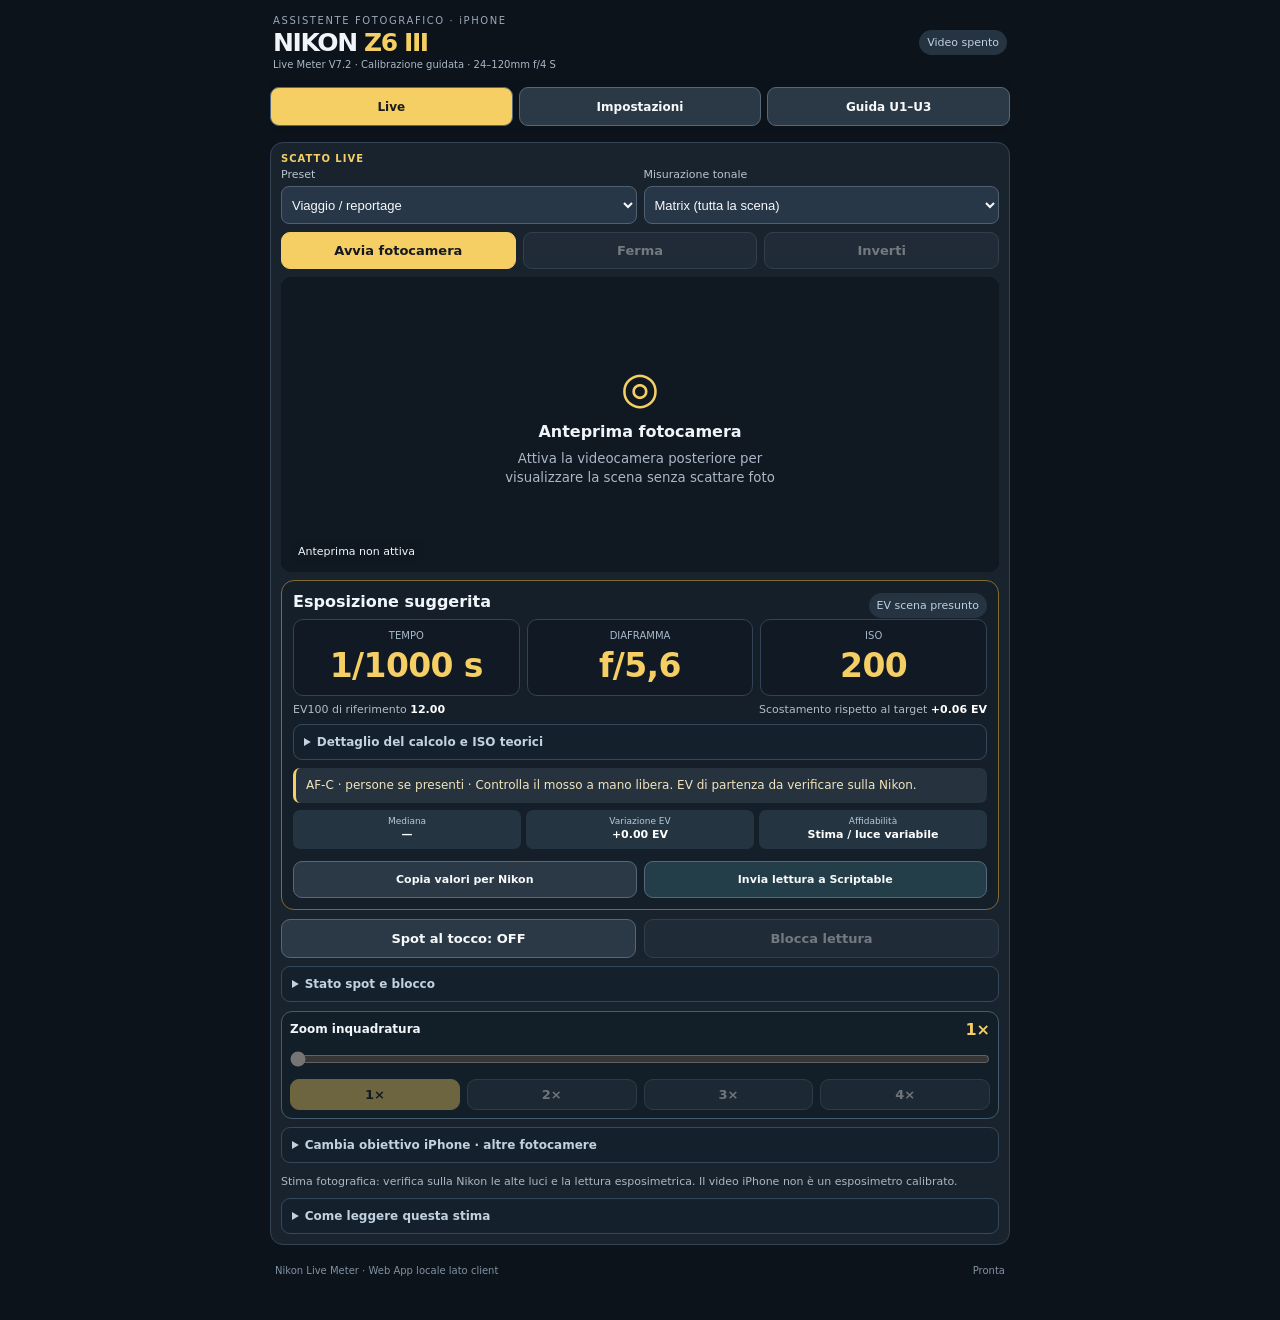
==== commit 54623219: "Add files via upload V7.2" ====
--- a/index.html
+++ b/index.html
@@ -16,10 +16,10 @@
 </head>
 <body>
 <main>
-<header class="header"><div><p class="overline">ASSISTENTE FOTOGRAFICO · iPHONE</p><h1>NIKON <span>Z6 III</span></h1><p class="sub">Live Meter V7.1 · Menu corretto · 24–120mm f/4 S</p></div><span class="pill" id="camera-pill">Video spento</span></header>
+<header class="header"><div><p class="overline">ASSISTENTE FOTOGRAFICO · iPHONE</p><h1>NIKON <span>Z6 III</span></h1><p class="sub">Live Meter V7.2 · Calibrazione guidata · 24–120mm f/4 S</p></div><span class="pill" id="camera-pill">Video spento</span></header>
 <nav aria-label="Navigazione" class="tabs"><button aria-pressed="true" class="selected" id="tab-meter" type="button">Live</button><button aria-pressed="false" id="tab-tools" type="button">Impostazioni</button><button aria-pressed="false" id="tab-guide" type="button">Guida U1–U3</button></nav>
 <section id="view-meter">
-<section class="card camera-card"><div class="quick-choices"><div class="section-heading compact-title"><strong>SCATTO LIVE</strong></div><div class="two"><label>Preset<select id="preset"><option value="travel">Viaggio / reportage</option><option value="landscape">Paesaggio</option><option value="architecture">Architettura</option><option value="portrait">Ritratto</option><option value="basket">Basket indoor</option><option value="night">Notte con treppiede</option></select></label><label>Misurazione tonale<select id="metering"><option value="matrix">Matrix (tutta la scena)</option><option value="center">Ponderata centrale</option><option value="spot">Spot selezionabile sull’immagine</option></select></label></div></div><div class="buttons"><button class="primary" id="start-camera">Avvia fotocamera</button><button disabled="" id="stop-camera">Ferma</button><button disabled="" id="switch-camera" title="Cambia fotocamera">Inverti</button></div><div aria-label="Anteprima video: usa Spot al tocco per misurare un punto" class="camera-wrap" id="camera-wrap-control" role="img"><video autoplay="" id="camera" muted="" playsinline=""></video><div class="camera-placeholder" id="camera-placeholder"><span class="camera-glyph">◎</span><strong>Anteprima fotocamera</strong><small>Attiva la videocamera posteriore per visualizzare la scena senza scattare foto</small></div><div aria-hidden="true" class="roi roi-matrix" id="roi"><span></span></div><div class="camera-label" id="camera-label">Anteprima non attiva</div></div><section class="card result meter-result"><div class="section-heading"><h2>Esposizione suggerita</h2><span class="tag" id="confidence">Stima da scena</span></div><div class="readout"><div><small>TEMPO</small><strong id="out-time">—</strong></div><div><small>DIAFRAMMA</small><strong id="out-aperture">—</strong></div><div><small>ISO</small><strong id="out-iso">—</strong></div></div><div class="metric-line"><span>EV100 di riferimento <b id="ev-value">—</b></span><span>Scostamento rispetto al target <b id="error-value">—</b></span></div><details class="compact-details" id="math-details"><summary>Dettaglio del calcolo e ISO teorici</summary><div aria-live="polite" class="live-detail"><div><small>TEMPO CALCOLATO A ISO INIZIALE (NON ARROTONDATO)</small><strong id="continuous-time">—</strong></div><div><small>ISO TEORICI PER IL TEMPO MINIMO</small><strong id="continuous-iso">—</strong></div><p class="micro" id="live-explanation">Avvia la videocamera per vedere gli aggiornamenti.</p></div></details><div class="meter-meta"><span>Mediana <b id="mini-median">—</b></span><span>Variazione EV <b id="mini-delta">—</b></span><span>Affidabilità <b id="mini-quality">—</b></span></div><p class="alert" id="warnings"></p><small class="micro" id="copy-feedback"></small><div class="result-actions"><button class="wide" id="copy-settings">Copia valori per Nikon</button><button class="wide secondary" id="send-scriptable">Invia lettura a Scriptable</button></div></section><div aria-label="Misurazione e blocco lettura" class="v6-controls">
+<section class="card camera-card"><div class="quick-choices"><div class="section-heading compact-title"><strong>SCATTO LIVE</strong></div><div class="two"><label>Preset<select id="preset"><option value="travel">Viaggio / reportage</option><option value="landscape">Paesaggio</option><option value="architecture">Architettura</option><option value="portrait">Ritratto</option><option value="basket">Basket indoor</option><option value="night">Notte con treppiede</option></select></label><label>Misurazione tonale<select id="metering"><option value="matrix">Matrix (tutta la scena)</option><option value="center">Ponderata centrale</option><option value="spot">Spot selezionabile sull’immagine</option></select></label></div></div><div class="buttons"><button class="primary" id="start-camera">Avvia fotocamera</button><button disabled="" id="stop-camera">Ferma</button><button disabled="" id="switch-camera" title="Cambia fotocamera">Inverti</button></div><div aria-label="Anteprima video: usa Spot al tocco per misurare un punto" class="camera-wrap" id="camera-wrap-control" role="img"><video autoplay="" id="camera" muted="" playsinline=""></video><div class="camera-placeholder" id="camera-placeholder"><span class="camera-glyph">◎</span><strong>Anteprima fotocamera</strong><small>Attiva la videocamera posteriore per visualizzare la scena senza scattare foto</small></div><div aria-hidden="true" class="roi roi-matrix" id="roi"><span></span></div><div class="camera-label" id="camera-label">Anteprima non attiva</div></div><section class="card result meter-result"><div class="section-heading"><h2>Esposizione suggerita</h2><span class="tag" id="confidence">Stima da scena</span></div><div class="readout"><div><small>TEMPO</small><strong id="out-time">—</strong></div><div><small>DIAFRAMMA</small><strong id="out-aperture">—</strong></div><div><small>ISO</small><strong id="out-iso">—</strong></div></div><div class="metric-line"><span>EV100 di riferimento <b id="ev-value">—</b></span><span>Scostamento rispetto al target <b id="error-value">—</b></span></div><details class="compact-details" id="math-details"><summary>Dettaglio del calcolo e ISO teorici</summary><div aria-live="polite" class="live-detail"><div><small>TEMPO CALCOLATO A ISO INIZIALE (NON ARROTONDATO)</small><strong id="continuous-time">—</strong></div><div><small>ISO TEORICI PER IL TEMPO MINIMO</small><strong id="continuous-iso">—</strong></div><p class="micro" id="live-explanation">Avvia la videocamera per vedere gli aggiornamenti.</p></div></details><div class="context-tip" id="context-tip" aria-live="polite">Suggerimenti per lo scatto in preparazione.</div><div class="meter-meta"><span>Mediana <b id="mini-median">—</b></span><span>Variazione EV <b id="mini-delta">—</b></span><span>Affidabilità <b id="mini-quality">—</b></span></div><p class="alert" id="warnings"></p><small class="micro" id="copy-feedback"></small><div class="result-actions"><button class="wide" id="copy-settings">Copia valori per Nikon</button><button class="wide secondary" id="send-scriptable">Invia lettura a Scriptable</button></div></section><div aria-label="Misurazione e blocco lettura" class="v6-controls">
 <button aria-pressed="false" id="spot-tap" type="button">Spot al tocco: OFF</button>
 <button aria-pressed="false" disabled="" id="freeze-reading" type="button">Blocca lettura</button>
 </div><details class="quiet-details"><summary>Stato spot e blocco</summary><p class="micro" id="spot-status">Attiva “Spot al tocco” e tocca il punto dell'anteprima da misurare. Lo zoom rimane attivo.</p><p class="micro" id="freeze-status" role="status">Lettura continua. Il blocco congela EV e valori suggeriti, non registra immagini.</p></details><div aria-label="Zoom fotocamera" class="zoom-panel">
@@ -47,10 +47,19 @@
 
 
 </section>
-<section hidden="" id="view-tools"><div class="card" id="tools-intro"><h2>Impostazioni e analisi</h2><p class="micro">Regola la priorità fotografica e calibra l’EV su una scena comune Nikon/iPhone. Questi strumenti sono separati dalla vista di scatto.</p></div><section class="card"><h2>Parametri fotografici</h2><div class="two"><label>Diaframma<select id="aperture"></select></label><label>ISO iniziale<select id="iso"></select></label></div><div class="two"><label>EV scena presunto<select id="scene"><option value="15">Sole pieno · EV 15</option><option value="13">Ombra luminosa · EV 13</option><option value="12">Nuvoloso · EV 12</option><option value="10">Tramonto · EV 10</option><option value="9">Interno luminoso · EV 9</option><option value="7">Palestra · EV 7</option><option value="6">Interno poco illuminato · EV 6</option><option value="4">Strada notturna · EV 4</option><option value="2">Notte molto buia · EV 2</option></select></label><label>Compensazione<select id="comp"><option value="-2">−2 EV</option><option value="-1">−1 EV</option><option value="-0.6666667">−2/3 EV</option><option value="-0.3333333">−1/3 EV</option><option value="0">0 EV</option><option value="0.3333333">+1/3 EV</option><option value="0.6666667">+2/3 EV</option><option value="1">+1 EV</option><option value="2">+2 EV</option></select></label></div><div class="two"><label>Tempo minimo desiderato<select id="target"><option value="0">Nessun minimo</option><option value="125">1/125 s</option><option value="250">1/250 s</option><option value="500">1/500 s</option><option value="800">1/800 s</option><option value="1000">1/1000 s</option><option value="1600">1/1600 s</option></select></label><label>ISO massimo<select id="iso-max"></select></label></div></section><section class="card"><div class="section-heading"><h2>Analisi dell'inquadratura</h2><span class="tag">Solo dispositivo</span></div><canvas aria-label="Istogramma luminanza" height="105" id="histogram" width="320"></canvas><div class="stats"><span>Luminanza mediana <b id="median">—</b></span><span>Alte luci <b id="highlights">—</b></span><span>Ombre profonde <b id="shadows">—</b></span></div><p class="micro" id="analysis-description">La lettura istogramma segue la scena; la stima EV può variare in modo limitato per via dell’esposizione automatica dell’iPhone. Con la V6 puoi selezionare la zona spot direttamente sull’anteprima. L’EV mostrato segue la variazione tonale rispetto al primo fotogramma (o alla calibrazione Nikon). NON è una misura della luce ambiente: l’esposizione automatica iPhone può mascherare le variazioni reali.</p></section><section class="card"><h2>Calibrazione con la Nikon</h2><p class="micro">Inquadra la stessa scena con la Nikon, usa M con ISO Auto OFF e leggi un'esposizione corretta. Inserisci qui tempo, f e ISO della Nikon e premi Calibra mentre il video iPhone è attivo. La calibrazione è memorizzata per la fotocamera attualmente selezionata; modificando zoom o zona di misura il riferimento non sarà riutilizzato finché non torni alla stessa configurazione. I pixel successivi possono dare soltanto una correzione relativa indicativa, perché l'iPhone regola automaticamente l'esposizione.</p><div class="three"><label>Tempo Nikon<select id="cal-time"></select></label><label>Diaframma Nikon<select id="cal-f"></select></label><label>ISO Nikon<select id="cal-iso"></select></label></div><div class="buttons"><button class="primary" id="calibrate">Calibra EV</button><button id="reset-calibration">Rimuovi</button></div><label class="toggle"><input id="tone-correction" type="checkbox"/> Aggiorna EV con variazione tonale live (sperimentale, ±2 EV)</label><p class="micro" id="calibration-camera">Fotocamera di calibrazione: da avviare.</p><p class="micro" id="calibration-status">Nessuna calibrazione: calcolo basato sulle condizioni di luce selezionate.</p><p class="micro" id="calibration-diagnostic">Diagnostica: nessun riferimento. Per un confronto attendibile calibra con stessa inquadratura, luce stabile e ISO Auto Nikon disattivato.</p></section><section class="card"><h2>Esposizioni equivalenti</h2><p class="micro">A ISO suggerito costante; il tempo è arrotondato ai passi fotografici usuali.</p><table><thead><tr><th>Diaframma</th><th>Tempo</th><th>ISO</th></tr></thead><tbody id="equivalents"></tbody></table></section><section class="card"><h2>Come usare i valori</h2><p id="advice">Seleziona un preset. Sulla Z6 III confronta la stima con l'esposimetro matrix e controlla l'istogramma dello scatto.</p><p class="micro">I suggerimenti non comandano la Nikon. La fotocamera iPhone utilizza algoritmi di esposizione e HDR propri, pertanto non sostituisce un esposimetro calibrato. Per il basket privilegia il tempo minimo di congelamento dell'azione.</p></section></section><section hidden="" id="view-guide"><div class="card"><h2>Guida fotografica originale</h2><p class="micro">Qui trovi ricette, tecniche e profili U1/U2/U3 provenienti dal tuo script originale. I dati personalizzati vengono conservati nel browser dove consentito; i precedenti preferiti di Scriptable non vengono importati automaticamente.</p><a class="link-button" href="./guida.html" rel="noopener" target="_blank">Apri la guida completa</a></div></section>
+<section hidden="" id="view-tools"><div class="card" id="tools-intro"><h2>Impostazioni e analisi</h2><p class="micro">Regola la priorità fotografica e calibra l’EV su una scena comune Nikon/iPhone. Questi strumenti sono separati dalla vista di scatto.</p></div><section class="card"><h2>Parametri fotografici</h2><div class="two"><label>Diaframma<select id="aperture"></select></label><label>ISO iniziale<select id="iso"></select></label></div><div class="two"><label>EV scena presunto<select id="scene"><option value="15">Sole pieno · EV 15</option><option value="13">Ombra luminosa · EV 13</option><option value="12">Nuvoloso · EV 12</option><option value="10">Tramonto · EV 10</option><option value="9">Interno luminoso · EV 9</option><option value="7">Palestra · EV 7</option><option value="6">Interno poco illuminato · EV 6</option><option value="4">Strada notturna · EV 4</option><option value="2">Notte molto buia · EV 2</option></select></label><label>Compensazione<select id="comp"><option value="-2">−2 EV</option><option value="-1">−1 EV</option><option value="-0.6666667">−2/3 EV</option><option value="-0.3333333">−1/3 EV</option><option value="0">0 EV</option><option value="0.3333333">+1/3 EV</option><option value="0.6666667">+2/3 EV</option><option value="1">+1 EV</option><option value="2">+2 EV</option></select></label></div><div class="two"><label>Tempo minimo desiderato<select id="target"><option value="0">Nessun minimo</option><option value="125">1/125 s</option><option value="250">1/250 s</option><option value="500">1/500 s</option><option value="800">1/800 s</option><option value="1000">1/1000 s</option><option value="1600">1/1600 s</option></select></label><label>ISO massimo<select id="iso-max"></select></label></div></section><section class="card"><div class="section-heading"><h2>Analisi dell'inquadratura</h2><span class="tag">Solo dispositivo</span></div><canvas aria-label="Istogramma luminanza" height="105" id="histogram" width="320"></canvas><div class="stats"><span>Luminanza mediana <b id="median">—</b></span><span>Alte luci <b id="highlights">—</b></span><span>Ombre profonde <b id="shadows">—</b></span></div><p class="micro" id="analysis-description">La lettura istogramma segue la scena; la stima EV può variare in modo limitato per via dell’esposizione automatica dell’iPhone. Con la V6 puoi selezionare la zona spot direttamente sull’anteprima. L’EV mostrato segue la variazione tonale rispetto al primo fotogramma (o alla calibrazione Nikon). NON è una misura della luce ambiente: l’esposizione automatica iPhone può mascherare le variazioni reali.</p></section><section class="card"><h2>Calibrazione con la Nikon</h2><p class="micro">Inquadra la stessa scena con la Nikon, usa M con ISO Auto OFF e leggi un'esposizione corretta. Inserisci qui tempo, f e ISO della Nikon e premi Calibra mentre il video iPhone è attivo. La calibrazione è memorizzata per la fotocamera attualmente selezionata; modificando zoom o zona di misura il riferimento non sarà riutilizzato finché non torni alla stessa configurazione. I pixel successivi possono dare soltanto una correzione relativa indicativa, perché l'iPhone regola automaticamente l'esposizione.</p><div class="three"><label>Tempo Nikon<select id="cal-time"></select></label><label>Diaframma Nikon<select id="cal-f"></select></label><label>ISO Nikon<select id="cal-iso"></select></label></div><div class="buttons"><button class="primary" id="calibrate">Calibra EV</button><button id="reset-calibration">Rimuovi</button></div><label class="toggle"><input id="tone-correction" type="checkbox"/> Aggiorna EV con variazione tonale live (sperimentale, ±2 EV)</label><p class="micro" id="calibration-camera">Fotocamera di calibrazione: da avviare.</p><p class="micro" id="calibration-status">Nessuna calibrazione: calcolo basato sulle condizioni di luce selezionate.</p><p class="micro" id="calibration-diagnostic">Diagnostica: nessun riferimento. Per un confronto attendibile calibra con stessa inquadratura, luce stabile e ISO Auto Nikon disattivato.</p></section><section class="card calibration-wizard" id="guided-calibration">
+<div class="section-heading"><h2>Calibrazione guidata · 3 scene</h2><span class="tag" id="wizard-progress">0/3</span></div>
+<p class="micro">Stessa inquadratura su iPhone e Nikon, con esposizione corretta sulla Nikon in M, ISO Auto OFF. Registra una scena luminosa, una intermedia e una poco illuminata. Attendi che il video si stabilizzi prima di salvare.</p>
+<label class="wizard-stage-label">Scena di riferimento<select id="wizard-stage"><option value="bright">1 · Luminosa</option><option value="mid">2 · Intermedia</option><option value="dim">3 · Poco illuminata</option></select></label>
+<div class="three"><label>Tempo Nikon<select id="wizard-time"></select></label><label>Diaframma Nikon<select id="wizard-f"></select></label><label>ISO Nikon<select id="wizard-iso"></select></label></div>
+<div class="buttons"><button class="primary" id="wizard-save" type="button">Registra lettura</button><button id="wizard-clear" type="button">Cancella i 3 riferimenti</button></div>
+<div class="calibration-overview"><p id="wizard-info" class="micro" role="status">Avvia la videocamera per cominciare.</p><div id="wizard-samples" class="sample-list"></div></div>
+<p class="micro">Riferimenti separati per sorgente video, zoom e tipo di misurazione; lo spot conserva anche la posizione selezionata. Cambiando configurazione occorre una nuova calibrazione. L'autoesposizione dell'iPhone rende la correzione tra scene indicativa, non una misura assoluta.</p>
+</section>
+<section class="card"><h2>Esposizioni equivalenti</h2><p class="micro">A ISO suggerito costante; il tempo è arrotondato ai passi fotografici usuali.</p><table><thead><tr><th>Diaframma</th><th>Tempo</th><th>ISO</th></tr></thead><tbody id="equivalents"></tbody></table></section><section class="card"><h2>Come usare i valori</h2><p id="advice">Seleziona un preset. Sulla Z6 III confronta la stima con l'esposimetro matrix e controlla l'istogramma dello scatto.</p><p class="micro">I suggerimenti non comandano la Nikon. La fotocamera iPhone utilizza algoritmi di esposizione e HDR propri, pertanto non sostituisce un esposimetro calibrato. Per il basket privilegia il tempo minimo di congelamento dell'azione.</p></section></section><section hidden="" id="view-guide"><div class="card"><h2>Guida fotografica originale</h2><p class="micro">Qui trovi ricette, tecniche e profili U1/U2/U3 provenienti dal tuo script originale. I dati personalizzati vengono conservati nel browser dove consentito; i precedenti preferiti di Scriptable non vengono importati automaticamente.</p><a class="link-button" href="./guida.html" rel="noopener" target="_blank">Apri la guida completa</a></div></section>
 <footer><span>Nikon Live Meter · Web App locale lato client</span><span id="connection">Pronta</span></footer>
 </main>
-<script src="./navigation.js?v=71"></script>
-<script defer src="./app.js?v=71"></script>
+<script src="./navigation.js?v=72"></script>
+<script defer src="./app.js?v=72"></script>
 </body>
 </html>
--- a/style.css
+++ b/style.css
@@ -76,3 +76,11 @@
 .tabs{isolation:isolate;z-index:100;touch-action:manipulation}
 .tabs button{touch-action:manipulation;position:relative;z-index:1}
 [hidden]{display:none!important}
+
+/* V7.2 – suggerimenti nel pannello Live e calibrazione guidata */
+.context-tip{margin:8px 0 4px;padding:9px 10px;border-left:3px solid #f5cf64;background:#26323e;border-radius:7px;font-size:12px;line-height:1.45;color:#f1e5bc}
+.calibration-wizard .wizard-stage-label{margin-top:10px}
+.calibration-overview{margin-top:12px;padding:10px;border-radius:10px;background:#10202b;border:1px solid #364d60}
+.sample-list{margin-top:9px;display:grid;gap:6px}
+.sample-item{display:flex;justify-content:space-between;gap:10px;border-bottom:1px solid #30404e;padding:7px 0;font-size:12px}
+.sample-item strong{color:#f5cf64}.sample-item span{color:#d5e0e9;text-align:right}
